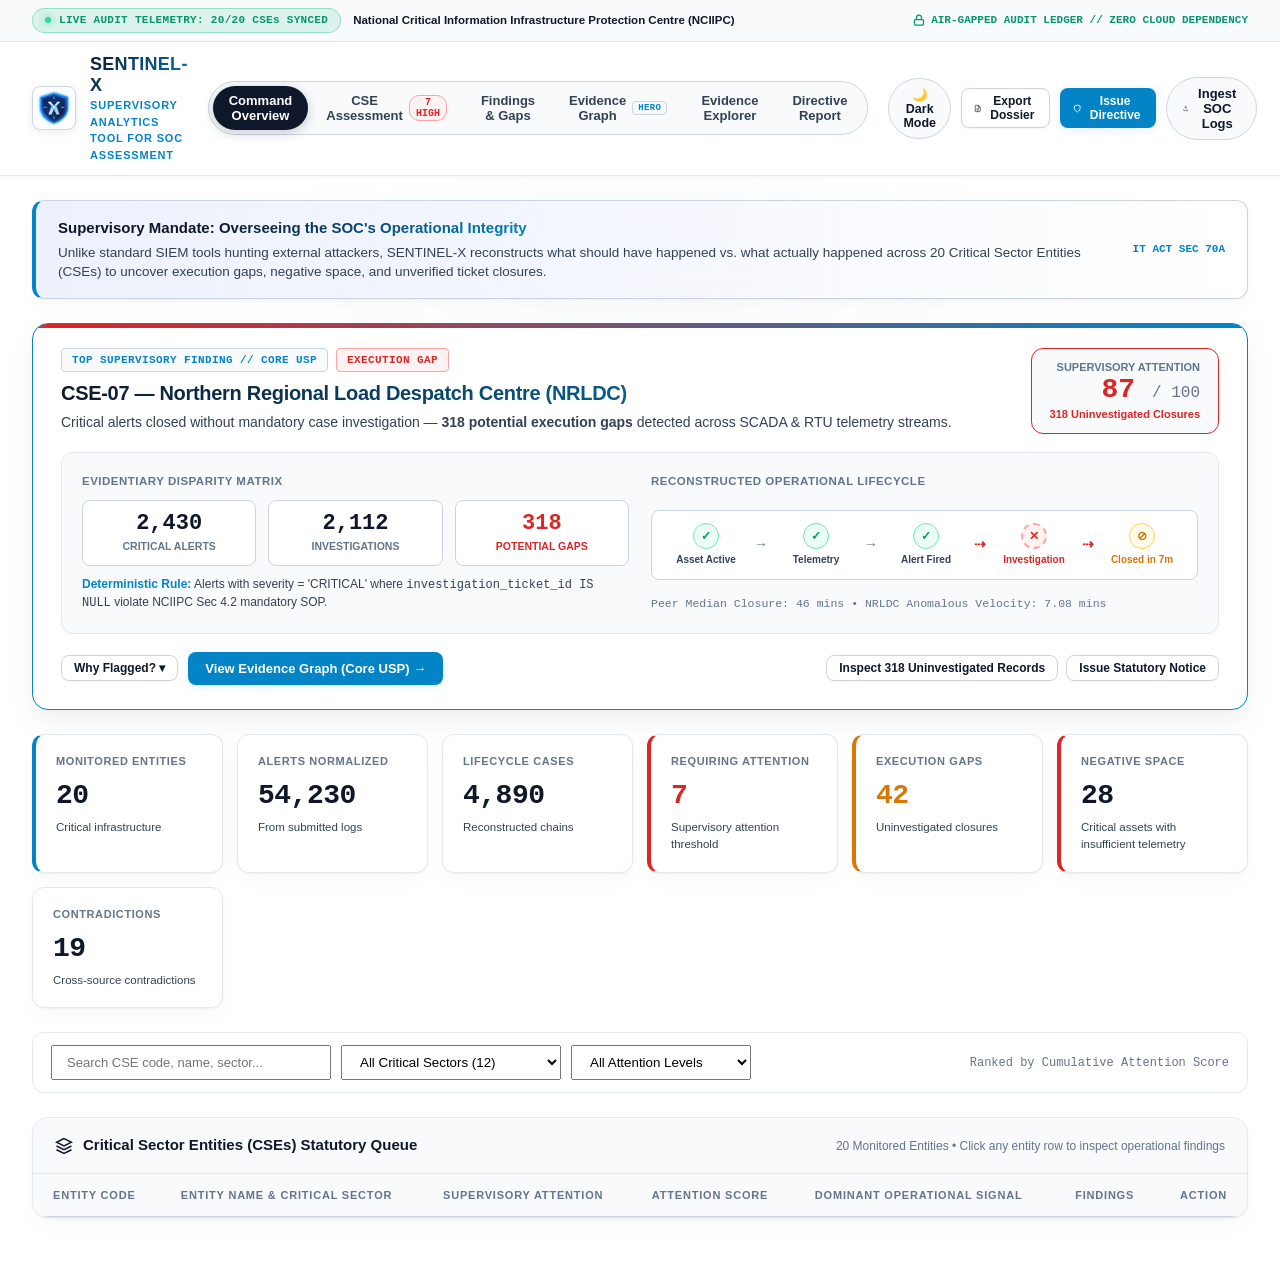
==== public/index.html @ 2e7acf39 "Add public directory for instant CDN static serving and direct API routing to main.py" ====
<!DOCTYPE html>
<html lang="en" data-theme="light">

<head>
  <meta charset="UTF-8">
  <meta name="viewport" content="width=device-width, initial-scale=1.0">
  <title>SENTINEL-X — Supervisory Analytics Tool for SOC Assessment (SAT-SA)</title>
  <link rel="stylesheet" href="/static/css/styles.css?v=7.0">
</head>

<body>

  <!-- Ambient Light Layer -->
  <div class="bg-ambient-layer">
    <div class="ambient-bloom"></div>
  </div>

  <div class="app-shell">

    <!-- Top Statutory Agency Strip -->
    <div class="agency-strip">
      <div class="agency-strip-left">
        <div class="telemetry-live-pill">
          <span class="pulse-indicator" style="width: 6px; height: 6px; background-color: #34D399;"></span>
          <span>LIVE AUDIT TELEMETRY: 20/20 CSEs SYNCED</span>
        </div>
        <span class="statutory-tag">National Critical Information Infrastructure Protection Centre (NCIIPC)</span>
      </div>
      <div class="agency-strip-right">
        <div class="air-gap-pill">
          <svg width="12" height="12" viewBox="0 0 24 24" fill="none" stroke="currentColor" stroke-width="2.5">
            <rect x="3" y="11" width="18" height="11" rx="2" ry="2"></rect>
            <path d="M7 11V7a5 5 0 0 1 10 0v4"></path>
          </svg>
          <span>AIR-GAPPED AUDIT LEDGER // ZERO CLOUD DEPENDENCY</span>
        </div>
      </div>
    </div>

    <!-- Master Header & Navigation -->
    <header class="master-header">

      <!-- Brand Section -->
      <div class="brand-section" onclick="window.App.navigateTo('dashboard')">
        <div class="brand-logo-container">
          <img src="/static/img/sentinel-logo.svg" alt="SENTINEL-X Shield Logo" class="brand-logo-img">
        </div>
        <div class="brand-meta">
          <h1 class="gradient-text-hero">SENTINEL-X</h1>
          <p>Supervisory Analytics Tool for SOC Assessment</p>
        </div>
      </div>

      <!-- Navigation Tabs -->
      <nav class="nav-tabs-group">
        <button class="nav-tab-btn active" data-screen="dashboard" onclick="window.App.navigateTo('dashboard')">
          Command Overview
        </button>

        <button class="nav-tab-btn" data-screen="cse-detail" onclick="window.App.openCse('CSE-07')">
          CSE Assessment
          <span class="nav-tab-badge">7 HIGH</span>
        </button>

        <button class="nav-tab-btn" data-screen="finding-detail" onclick="window.App.openFinding('F-07-01')">
          Findings & Gaps
        </button>

        <button class="nav-tab-btn" data-screen="evidence-graph" onclick="window.App.openGraph('CASE-GRAPH-07-01')">
          Evidence Graph
          <span class="badge badge-tag"
            style="font-size: 9px; color: var(--accent-theme); padding: 1px 5px; font-weight: 800;">HERO</span>
        </button>

        <button class="nav-tab-btn" data-screen="evidence-explorer"
          onclick="window.App.navigateTo('evidence-explorer')">
          Evidence Explorer
        </button>

        <button class="nav-tab-btn" data-screen="reports" onclick="window.App.navigateTo('reports')">
          Directive Report
        </button>
      </nav>

      <!-- Right Action CTAs (High-Value Supervisory Tools) -->
      <div class="header-actions">
        <!-- Theme Toggle Button -->
        <button class="theme-toggle-btn" id="theme-toggle" onclick="window.App.toggleTheme()"
          title="Switch Light/Dark Mode">
          🌙 Dark Mode
        </button>

        <!-- 1-Click Export Dossier -->
        <button class="btn btn-secondary btn-sm" onclick="window.App.navigateTo('reports')"
          title="Generate and export executive supervisory audit dossier">
          <svg width="13" height="13" viewBox="0 0 24 24" fill="none" stroke="currentColor" stroke-width="2">
            <path d="M14 2H6a2 2 0 0 0-2 2v16a2 2 0 0 0 2 2h12a2 2 0 0 0 2-2V8z"></path>
            <polyline points="14 2 14 8 20 8"></polyline>
            <line x1="16" y1="13" x2="8" y2="13"></line>
            <line x1="16" y1="17" x2="8" y2="17"></line>
          </svg>
          Export Dossier
        </button>

        <!-- Issue Statutory Directive -->
        <button class="btn btn-primary btn-sm" onclick="window.App.openDirectiveModal('Confirmed Finding')"
          title="Issue formal statutory directive order under IT Act Section 70A">
          <svg width="13" height="13" viewBox="0 0 24 24" fill="none" stroke="currentColor" stroke-width="2.5">
            <path d="M12 22s8-4 8-10V5l-8-3-8 3v7c0 6 8 10 8 10z"></path>
          </svg>
          Issue Directive
        </button>

        <!-- Ingest Dataset Modal -->
        <button class="btn-upload-ingest" onclick="window.App.openUploadModal()"
          title="Ingest offline SOC telemetry / SIEM logs">
          <svg width="13" height="13" viewBox="0 0 24 24" fill="none" stroke="currentColor" stroke-width="2">
            <path d="M21 15v4a2 2 0 0 1-2 2H5a2 2 0 0 1-2-2v-4"></path>
            <polyline points="17 8 12 3 7 8"></polyline>
            <line x1="12" y1="3" x2="12" y2="15"></line>
          </svg>
          Ingest SOC Logs
        </button>
      </div>

    </header>

    <!-- Main Content Workspace -->
    <main class="content-wrapper">

      <!-- ==================================================================
           SCREEN 1: OVERALL DASHBOARD (COMMAND OVERVIEW)
           ================================================================== -->
      <section class="view-screen active" id="screen-dashboard">

        <!-- Evaluator Context Banner -->
        <div class="evaluator-banner glass-card">
          <div class="evaluator-banner-text">
            <h3>Supervisory Mandate: <span class="gradient-text-hero">Overseeing the SOC's Operational Integrity</span>
            </h3>
            <p>Unlike standard SIEM tools hunting external attackers, SENTINEL-X reconstructs what should have happened
              vs. what actually happened across 20 Critical Sector Entities (CSEs) to uncover execution gaps, negative
              space, and unverified ticket closures.</p>
          </div>
          <div
            style="font-size: 11px; font-family: var(--font-mono); color: var(--accent-theme); white-space: nowrap; font-weight: 800;">
            IT ACT SEC 70A
          </div>
        </div>

        <!-- ================================================================
             TOP SUPERVISORY FINDING HERO SECTION (CORE USP SHOWCASE)
             ================================================================ -->
        <div class="top-finding-hero-card glass-card">
          <div class="top-finding-header">
            <div class="top-finding-title-group">
              <div style="display: flex; align-items: center; gap: 8px; margin-bottom: 6px;">
                <span class="badge badge-tag" style="color: var(--accent-theme); font-weight: 800;">TOP SUPERVISORY
                  FINDING // CORE USP</span>
                <span class="badge badge-high">EXECUTION GAP</span>
              </div>
              <h2 class="gradient-text-hero">
                CSE-07 — Northern Regional Load Despatch Centre (NRLDC)
              </h2>
              <p>
                Critical alerts closed without mandatory case investigation — <strong>318 potential execution
                  gaps</strong> detected across SCADA & RTU telemetry streams.
              </p>
            </div>

            <div class="top-finding-score-pill">
              <div style="font-size: 11px; text-transform: uppercase; color: var(--text-muted); font-weight: 700;">
                Supervisory Attention</div>
              <div class="score-num">87 <span style="font-size: 16px; color: var(--text-muted); font-weight: 500;">/
                  100</span></div>
              <div style="font-size: 11px; color: var(--status-critical); font-weight: 700;">318 Uninvestigated Closures
              </div>
            </div>
          </div>

          <div class="top-finding-body-grid">
            <!-- Left: Evidentiary Disparity Matrix -->
            <div>
              <div
                style="font-size: 11.5px; font-weight: 800; text-transform: uppercase; color: var(--text-muted); letter-spacing: 0.5px;">
                EVIDENTIARY DISPARITY MATRIX
              </div>
              <div class="disparity-kpi-subgrid">
                <div class="disparity-mini-cell">
                  <div class="num">2,430</div>
                  <div class="lbl">Critical Alerts</div>
                </div>
                <div class="disparity-mini-cell">
                  <div class="num">2,112</div>
                  <div class="lbl">Investigations</div>
                </div>
                <div class="disparity-mini-cell">
                  <div class="num alert-red">318</div>
                  <div class="lbl" style="color: var(--status-critical);">Potential Gaps</div>
                </div>
              </div>
              <div style="font-size: 12px; color: var(--text-secondary); margin-top: 10px; line-height: 1.45;">
                <span style="font-weight: 700; color: var(--accent-theme);">Deterministic Rule:</span> Alerts with
                severity = 'CRITICAL' where <code>investigation_ticket_id IS NULL</code> violate NCIIPC Sec 4.2
                mandatory SOP.
              </div>
            </div>

            <!-- Right: Lifecycle Reconstruction Mini-Track -->
            <div class="lifecycle-reconstruction-box">
              <div
                style="font-size: 11.5px; font-weight: 800; text-transform: uppercase; color: var(--text-muted); letter-spacing: 0.5px;">
                RECONSTRUCTED OPERATIONAL LIFECYCLE
              </div>
              <div class="lifecycle-flow-track">
                <div class="flow-step-node">
                  <div class="flow-step-icon ok">✓</div>
                  <span class="flow-step-lbl">Asset Active</span>
                </div>
                <span class="flow-arrow-sep">→</span>
                <div class="flow-step-node">
                  <div class="flow-step-icon ok">✓</div>
                  <span class="flow-step-lbl">Telemetry</span>
                </div>
                <span class="flow-arrow-sep">→</span>
                <div class="flow-step-node">
                  <div class="flow-step-icon ok">✓</div>
                  <span class="flow-step-lbl">Alert Fired</span>
                </div>
                <span class="flow-arrow-sep broken">⇢</span>
                <div class="flow-step-node">
                  <div class="flow-step-icon bypassed">✕</div>
                  <span class="flow-step-lbl" style="color: var(--status-critical);">Investigation</span>
                </div>
                <span class="flow-arrow-sep broken">⇢</span>
                <div class="flow-step-node">
                  <div class="flow-step-icon warn">⊘</div>
                  <span class="flow-step-lbl" style="color: var(--status-warning);">Closed in 7m</span>
                </div>
              </div>
              <div style="font-size: 11.5px; color: var(--text-muted); font-family: var(--font-mono);">
                Peer Median Closure: 46 mins • NRLDC Anomalous Velocity: 7.08 mins
              </div>
            </div>
          </div>

          <!-- Actions -->
          <div class="top-finding-actions-row">
            <div style="display: flex; align-items: center; gap: 10px;">
              <button class="btn btn-secondary btn-sm" id="btn-why-flagged-toggle"
                onclick="window.App.toggleWhyFlaggedDrawer()">
                Why Flagged? ▾
              </button>
              <button class="btn btn-primary" onclick="window.App.openGraph('CASE-GRAPH-07-01')">
                View Evidence Graph (Core USP) →
              </button>
            </div>
            <div style="display: flex; align-items: center; gap: 8px;">
              <button class="btn btn-secondary btn-sm" onclick="window.App.openFinding('F-07-01')">
                Inspect 318 Uninvestigated Records
              </button>
              <button class="btn btn-secondary btn-sm" onclick="window.App.openDirectiveModal('Confirmed Finding')">
                Issue Statutory Notice
              </button>
            </div>
          </div>

          <!-- Why Flagged Accordion Drawer -->
          <div class="top-finding-why-drawer" id="hero-why-drawer">
            <div class="why-drawer-card glass-card">
              <h5>
                <span style="color: var(--status-critical);">●</span> 1. Database Foreign Key Discrepancy
              </h5>
              <p>
                In 318 critical alerts, the foreign key <code>investigation_ticket_id</code> is <code>NULL</code>,
                proving alerts transitioned directly from 'Acknowledged' to 'Closed' without opening mandatory
                investigation cases.
              </p>
            </div>
            <div class="why-drawer-card glass-card">
              <h5>
                <span style="color: var(--status-warning);">●</span> 2. Anomalous Closure Velocity
              </h5>
              <p>
                Average closure duration for Category-A critical grid assets was 7.08 minutes, compared to national peer
                median of 46.2 minutes, indicating superficial SOP bypass.
              </p>
            </div>
            <div class="why-drawer-card glass-card">
              <h5>
                <span style="color: var(--accent-theme);">●</span> 3. Statutory Mandate Breach
              </h5>
              <p>
                NCIIPC Guideline Section 4.2 explicitly mandates evidentiary forensic capture for all SCADA perimeter
                anomalies prior to ticket disposition.
              </p>
            </div>
          </div>
        </div>

        <!-- 7 Core Stat Cards with User-Mandated Labels -->
        <div class="stat-cards-grid">
          <div class="stat-card-box alert-cyan glass-card" onclick="window.App.filterBySector('All')">
            <span class="stat-card-label">Monitored Entities</span>
            <span class="stat-card-number" id="stat-total-cses">20</span>
            <span class="stat-card-subtext">Critical infrastructure</span>
          </div>

          <div class="stat-card-box glass-card" onclick="window.App.navigateTo('evidence-explorer')">
            <span class="stat-card-label">Alerts Normalized</span>
            <span class="stat-card-number" id="stat-total-alerts">54,230</span>
            <span class="stat-card-subtext">From submitted logs</span>
          </div>

          <div class="stat-card-box glass-card" onclick="window.App.openGraph('CASE-GRAPH-07-01')">
            <span class="stat-card-label">Lifecycle Cases</span>
            <span class="stat-card-number" id="stat-total-cases">4,890</span>
            <span class="stat-card-subtext">Reconstructed chains</span>
          </div>

          <div class="stat-card-box alert-red glass-card" onclick="window.App.filterByAttention('High')">
            <span class="stat-card-label">Requiring Attention</span>
            <span class="stat-card-number" style="color: var(--status-critical);" id="stat-attention-cses">7</span>
            <span class="stat-card-subtext">Supervisory attention threshold</span>
          </div>

          <div class="stat-card-box alert-amber glass-card" onclick="window.App.openFinding('F-07-01')">
            <span class="stat-card-label">Execution Gaps</span>
            <span class="stat-card-number" style="color: var(--status-warning);" id="stat-exec-gaps">42</span>
            <span class="stat-card-subtext">Uninvestigated closures</span>
          </div>

          <div class="stat-card-box alert-red glass-card" onclick="window.App.openFinding('F-07-02')">
            <span class="stat-card-label">Negative Space</span>
            <span class="stat-card-number" id="stat-neg-space">28</span>
            <span class="stat-card-subtext">Critical assets with insufficient telemetry</span>
          </div>

          <div class="stat-card-box glass-card" onclick="window.App.openFinding('F-07-03')">
            <span class="stat-card-label">Contradictions</span>
            <span class="stat-card-number" id="stat-contradictions">19</span>
            <span class="stat-card-subtext">Cross-source contradictions</span>
          </div>
        </div>

        <!-- Filter & Search Bar -->
        <div class="glass-card"
          style="display: flex; align-items: center; justify-content: space-between; gap: 14px; background: var(--bg-surface); border: 1px solid var(--border-subtle); padding: 12px 18px; border-radius: var(--radius-md);">
          <div style="display: flex; gap: 10px; flex-wrap: wrap;">
            <input type="text" id="filter-search-input" class="form-control"
              style="width: 280px; padding: 8px 14px; font-size: 13px;" placeholder="Search CSE code, name, sector..."
              oninput="window.App.handleSearch(this.value)">

            <select class="form-select" id="filter-sector-select"
              style="width: 220px; padding: 8px 14px; cursor: pointer;" onchange="window.App.handleFilter()">
              <option value="All">All Critical Sectors (12)</option>
              <option value="Power & Energy Grid">Power & Energy Grid</option>
              <option value="Financial Services & Banking">Financial Services & Banking</option>
              <option value="Telecommunications & Defense">Telecommunications & Defense</option>
              <option value="Transportation & Rail">Transportation & Rail</option>
              <option value="Petroleum & Natural Gas">Petroleum & Natural Gas</option>
              <option value="Civil Aviation">Civil Aviation</option>
              <option value="Atomic Energy & Nuclear">Atomic Energy & Nuclear</option>
              <option value="Maritime & Ports">Maritime & Ports</option>
              <option value="Healthcare & Public Health">Healthcare</option>
            </select>

            <select class="form-select" id="filter-attention-select"
              style="width: 180px; padding: 8px 14px; cursor: pointer;" onchange="window.App.handleFilter()">
              <option value="All">All Attention Levels</option>
              <option value="High">High Attention Only</option>
              <option value="Medium">Medium Attention</option>
              <option value="Low">Low (Compliant Baseline)</option>
            </select>
          </div>

          <div style="font-size: 12px; color: var(--text-muted); font-family: var(--font-mono);">
            Ranked by Cumulative Attention Score
          </div>
        </div>

        <!-- 20 CSE Attention Table -->
        <div class="content-card-shell glass-card">
          <div class="card-topbar">
            <div class="card-topbar-title">
              <svg width="18" height="18" viewBox="0 0 24 24" fill="none" stroke="currentColor" stroke-width="2">
                <path d="M12 2L2 7l10 5 10-5-10-5z"></path>
                <path d="M2 17l10 5 10-5"></path>
                <path d="M2 12l10 5 10-5"></path>
              </svg>
              Critical Sector Entities (CSEs) Statutory Queue
            </div>
            <span class="card-topbar-subtitle">20 Monitored Entities • Click any entity row to inspect operational
              findings</span>
          </div>

          <div class="table-scroll-container">
            <table class="supervisory-table">
              <thead>
                <tr>
                  <th>Entity Code</th>
                  <th>Entity Name & Critical Sector</th>
                  <th>Supervisory Attention</th>
                  <th>Attention Score</th>
                  <th>Dominant Operational Signal</th>
                  <th style="text-align: center;">Findings</th>
                  <th style="text-align: right;">Action</th>
                </tr>
              </thead>
              <tbody id="cses-table-tbody">
                <!-- Populated dynamically via JS -->
              </tbody>
            </table>
          </div>
        </div>

      </section>


      <!-- ==================================================================
           SCREEN 2: CSE DETAIL (CSE-07 NORTHERN POWER GRID)
           ================================================================== -->
      <section class="view-screen" id="screen-cse-detail">

        <!-- CSE Dynamic Switcher Bar -->
        <div class="glass-card"
          style="display: flex; align-items: center; justify-content: space-between; gap: 14px; background: var(--bg-surface); border: 1px solid var(--border-subtle); padding: 12px 20px; border-radius: var(--radius-md);">
          <div style="display: flex; align-items: center; gap: 12px;">
            <button class="btn btn-secondary btn-sm" onclick="window.App.navigateTo('dashboard')">
              ← Back to Command Overview
            </button>
            <span style="font-size: 12px; font-weight: 700; color: var(--text-muted); text-transform: uppercase;">Switch
              Monitored CSE:</span>
            <select class="form-select" id="cse-assessment-selector" style="width: 320px; font-weight: 700;"
              onchange="window.App.openCse(this.value)">
              <!-- Populated dynamically with all 20 CSEs -->
            </select>
          </div>
          <div style="font-size: 12px; font-family: var(--font-mono); color: var(--accent-theme); font-weight: 700;">
            NCIIPC Air-Gapped Supervisory Audit
          </div>
        </div>

        <!-- CSE Hero Box -->
        <div class="cse-hero-box glass-card">
          <div class="cse-meta-info">
            <div style="display: flex; align-items: center; gap: 10px; margin-bottom: 8px;">
              <span class="badge badge-tag" id="cse-view-id">CSE-07</span>
              <span class="badge badge-high" id="cse-view-attention-badge">SUPERVISORY ATTENTION: HIGH</span>
            </div>
            <h2 id="cse-view-name" class="gradient-text-hero">Northern Regional Load Despatch Centre (NRLDC)</h2>
            <p id="cse-view-desc">
              Grid SCADA and RTU audit logs reveal critical alerts closed without mandatory case investigation,
              alongside designated Category-A assets logging zero telemetry despite active monitoring declarations.
            </p>
          </div>

          <div class="score-display-card">
            <div style="font-size: 11px; text-transform: uppercase; color: var(--text-muted); font-weight: 700;">
              SUPERVISORY ATTENTION</div>
            <div class="score-val" id="cse-view-score">87 <span
                style="font-size: 16px; color: var(--text-muted); font-weight: 500;">/ 100</span></div>
            <div style="font-size: 11px; color: var(--text-secondary); line-height: 1.5;" id="cse-view-score-breakdown">
              Execution Gap: +25 | Negative Space: +20 | Contradiction: +18 | Recurring: +14 | Peer: +10
            </div>
            <div style="font-size: 10px; color: var(--accent-theme); margin-top: 4px; font-weight: 700;">Transparent
              Additive Vector</div>
          </div>
        </div>

        <!-- Integrity Breakdown Metric Cards -->
        <div class="stat-cards-grid">
          <div class="stat-card-box alert-red glass-card">
            <span class="stat-card-label">Execution Gaps</span>
            <span class="stat-card-number" id="cse-metric-gaps">17</span>
            <span class="stat-card-subtext">Uninvestigated closures</span>
          </div>

          <div class="stat-card-box alert-red glass-card">
            <span class="stat-card-label">Negative Space</span>
            <span class="stat-card-number" id="cse-metric-neg">9</span>
            <span class="stat-card-subtext">Silent declared assets</span>
          </div>

          <div class="stat-card-box alert-amber glass-card">
            <span class="stat-card-label">Contradictions</span>
            <span class="stat-card-number" id="cse-metric-contradictions">6</span>
            <span class="stat-card-subtext">Post-remediation repeats</span>
          </div>

          <div class="stat-card-box alert-amber glass-card">
            <span class="stat-card-label">Recurring Risks</span>
            <span class="stat-card-number" id="cse-metric-recurring">8</span>
            <span class="stat-card-subtext">Unresolved exposures</span>
          </div>

          <div class="stat-card-box alert-cyan glass-card">
            <span class="stat-card-label">Evidence Coverage</span>
            <span class="stat-card-number" id="cse-metric-coverage">71%</span>
            <span class="stat-card-subtext">Complete workflow compliance</span>
          </div>
        </div>

        <!-- Findings List -->
        <div class="content-card-shell glass-card">
          <div class="card-topbar">
            <div class="card-topbar-title">
              <svg width="18" height="18" viewBox="0 0 24 24" fill="none" stroke="currentColor" stroke-width="2">
                <circle cx="12" cy="12" r="10"></circle>
                <line x1="12" y1="8" x2="12" y2="12"></line>
                <line x1="12" y1="16" x2="12.01" y2="16"></line>
              </svg>
              Operational Integrity Findings
            </div>
            <span class="card-topbar-subtitle">Click any finding to inspect why it was flagged & review source
              evidence</span>
          </div>

          <div class="findings-stack" id="cse-findings-container">
            <!-- Populated via JS -->
          </div>
        </div>

      </section>


      <!-- ==================================================================
           SCREEN 3: FINDING DETAILS (EVIDENTIARY GROUNDS)
           ================================================================== -->
      <section class="view-screen" id="screen-finding-detail">

        <div class="content-card-shell glass-card" style="padding: 24px;">

          <div
            style="display: flex; justify-content: space-between; align-items: flex-start; gap: 20px; flex-wrap: wrap;">
            <div>
              <div style="display: flex; align-items: center; gap: 8px; margin-bottom: 8px;">
                <span class="badge badge-tag" id="finding-view-cse-code">CSE-07 — NRLDC</span>
                <span class="badge badge-tag" id="finding-view-category">Execution Gap</span>
                <span class="badge badge-high" id="finding-view-severity">CRITICAL</span>
              </div>
              <h2 style="font-size: 24px; font-weight: 800; color: var(--text-main);" id="finding-view-title"
                class="gradient-text-hero">
                Critical Alert Investigation Gap
              </h2>
              <p style="font-size: 14.5px; color: var(--text-secondary); margin-top: 6px;"
                id="finding-view-explanation">
                318 critical alerts have no corresponding investigation record in submitted SOC case logs.
              </p>
            </div>

            <div style="display: flex; gap: 10px;">
              <button class="btn btn-primary" onclick="window.App.openGraph('CASE-GRAPH-07-01')">
                VIEW SUPERVISORY EVIDENCE GRAPH →
              </button>
            </div>
          </div>

          <!-- Disparity Metric Bar -->
          <div class="finding-disparity-bar glass-card">
            <div class="disparity-metric-cell">
              <div style="font-size: 11px; text-transform: uppercase; color: var(--text-muted); font-weight: 700;">
                Critical Alerts Generated</div>
              <div class="disparity-cell-num" id="finding-metric-alerts">2,430</div>
            </div>
            <div class="disparity-metric-cell">
              <div style="font-size: 11px; text-transform: uppercase; color: var(--text-muted); font-weight: 700;">
                Investigations Opened</div>
              <div class="disparity-cell-num" id="finding-metric-invs">2,112</div>
            </div>
            <div class="disparity-metric-cell">
              <div style="font-size: 11px; text-transform: uppercase; color: var(--text-muted); font-weight: 700;">
                Potential Execution Gaps</div>
              <div class="disparity-cell-num" style="color: var(--status-critical);" id="finding-metric-gaps">318</div>
            </div>
            <div class="disparity-metric-cell">
              <div style="font-size: 11px; text-transform: uppercase; color: var(--text-muted); font-weight: 700;">
                Statutory Rule Mandate</div>
              <div
                style="font-size: 14px; font-weight: 800; color: var(--accent-theme); font-family: var(--font-mono); margin-top: 6px;"
                id="finding-metric-rule">NCIIPC Sec 4.2</div>
            </div>
          </div>

          <!-- Why Flagged Box -->
          <div class="why-flagged-box glass-card">
            <div
              style="font-size: 12px; font-weight: 800; text-transform: uppercase; color: var(--status-critical); letter-spacing: 0.6px; display: flex; align-items: center; gap: 8px;">
              <svg width="18" height="18" viewBox="0 0 24 24" fill="none" stroke="currentColor" stroke-width="2.5">
                <circle cx="12" cy="12" r="10"></circle>
                <line x1="12" y1="8" x2="12" y2="12"></line>
                <line x1="12" y1="16" x2="12.01" y2="16"></line>
              </svg>
              STATUTORY GROUNDS FOR AUDIT FLAG (UNAMBIGUOUS DATABASE DISCREPANCIES)
            </div>
            <ul class="why-flagged-list" id="finding-reasons-container">
              <!-- Populated via JS -->
            </ul>
          </div>

          <!-- Supporting Records Table -->
          <div class="content-card-shell glass-card" style="margin-bottom: 20px;">
            <div class="card-topbar">
              <div class="card-topbar-title">
                <svg width="16" height="16" viewBox="0 0 24 24" fill="none" stroke="currentColor" stroke-width="2">
                  <path d="M14 2H6a2 2 0 0 0-2 2v16a2 2 0 0 0 2 2h12a2 2 0 0 0 2-2V8z"></path>
                  <polyline points="14 2 14 8 20 8"></polyline>
                </svg>
                Supporting Uninvestigated Records (Sample Log Rows)
              </div>
              <span class="card-topbar-subtitle">Database proof: investigation_id field is NULL</span>
            </div>

            <div class="table-scroll-container">
              <table class="supervisory-table">
                <thead>
                  <tr>
                    <th>Alert ID</th>
                    <th>Severity</th>
                    <th>Closure Status</th>
                    <th>Investigation Ticket</th>
                    <th>Asset & Critical Role</th>
                    <th>Timestamp</th>
                    <th style="text-align: right;">Graph View</th>
                  </tr>
                </thead>
                <tbody id="finding-records-tbody">
                  <!-- Populated via JS -->
                </tbody>
              </table>
            </div>
          </div>

          <!-- Human-in-the-Loop Review Box -->
          <div class="glass-card"
            style="background: var(--bg-surface-elevated); border: 1px solid var(--border-medium); border-radius: var(--radius-md); padding: 20px;">
            <div
              style="font-size: 12px; font-weight: 700; text-transform: uppercase; color: var(--text-secondary); margin-bottom: 10px;">
              HUMAN-IN-THE-LOOP: POTENTIAL OPERATIONAL EXPLANATIONS
            </div>
            <div style="display: flex; flex-wrap: wrap; gap: 8px; margin-bottom: 16px;" id="finding-explanations-tags">
              <!-- Tags via JS -->
            </div>

            <div
              style="border-top: 1px solid var(--border-subtle); padding-top: 14px; display: flex; align-items: center; justify-content: space-between; flex-wrap: wrap; gap: 12px;">
              <div style="font-size: 12px; color: var(--text-muted);">
                Supervisor Directive: SENTINEL-X equips the human supervisor with complete evidence. The supervisor
                issues the statutory disposition.
              </div>
              <div style="display: flex; gap: 10px; flex-wrap: wrap;">
                <button class="btn btn-primary btn-sm" onclick="window.App.openDirectiveModal('Confirmed Finding')">
                  Confirm Statutory Violation (Issue Notice)
                </button>
                <button class="btn btn-secondary btn-sm" onclick="window.App.openDirectiveModal('Under Clarification')">
                  Request Entity Clarification
                </button>
                <button class="btn btn-secondary btn-sm" onclick="window.App.openDirectiveModal('False Positive')">
                  Record Exception
                </button>
              </div>
            </div>
          </div>

        </div>

      </section>


      <!-- ==================================================================
           SCREEN 4: SUPERVISORY EVIDENCE GRAPH (HERO FEATURE)
           ================================================================== -->
      <section class="view-screen" id="screen-evidence-graph">

        <!-- Case Switcher Toolbar -->
        <div class="graph-toolbar-row glass-card">
          <div style="display: flex; align-items: center; gap: 12px; flex-wrap: wrap;">
            <span style="font-size: 11px; text-transform: uppercase; font-weight: 700; color: var(--text-muted);">SELECT
              AUDIT CASE:</span>
            <div class="case-select-btns">
              <button class="case-btn active" data-case="CASE-GRAPH-07-01"
                onclick="window.EvidenceGraph.loadCase('CASE-GRAPH-07-01')">
                Alert A-10231 (Execution Gap: Missing Investigation)
              </button>
              <button class="case-btn" data-case="CASE-GRAPH-07-02"
                onclick="window.EvidenceGraph.loadCase('CASE-GRAPH-07-02')">
                Asset TEL-8812 (Negative Space: Zero Telemetry)
              </button>
              <button class="case-btn" data-case="CASE-GRAPH-07-03"
                onclick="window.EvidenceGraph.loadCase('CASE-GRAPH-07-03')">
                Case A-10891 (Contradiction: Post-Remediation Repeat)
              </button>
              <button class="case-btn" data-case="CASE-GRAPH-01-01"
                onclick="window.EvidenceGraph.loadCase('CASE-GRAPH-01-01')">
                Case A-99014 (Baseline Compliant Chain)
              </button>
            </div>
          </div>

          <div style="font-size: 11px; color: var(--text-muted); font-family: var(--font-mono);">
            <span style="color: var(--status-success); font-weight: 700;">● Verified</span> &nbsp;|&nbsp;
            <span style="color: var(--status-critical); font-weight: 700;">● Missing Step</span> &nbsp;|&nbsp;
            <span style="color: var(--status-warning); font-weight: 700;">● Bypassed SOP</span>
          </div>
        </div>

        <!-- Scenario Summary -->
        <div class="glass-card"
          style="background: var(--bg-surface); border: 1px solid var(--border-subtle); padding: 12px 18px; border-radius: var(--radius-sm); font-size: 13.5px; color: var(--text-main);"
          id="graph-scenario-summary">
          Reconstructing operational evidence lifecycle chain...
        </div>

        <!-- Split View: Canvas + Inspector Drawer -->
        <div class="graph-viewport-split">

          <!-- Graph Flow Canvas -->
          <div class="graph-canvas-area glass-card">
            <div class="track-flow" id="graph-track-nodes">
              <!-- Dynamically populated via evidence_graph.js -->
            </div>
          </div>

          <!-- Node Inspector Drawer -->
          <div class="inspector-drawer glass-card">
            <div
              style="border-bottom: 1px solid var(--border-subtle); padding-bottom: 10px; display: flex; justify-content: space-between; align-items: center;">
              <h4 style="font-size: 14px; font-weight: 700; color: var(--text-main);">Workflow Stage Details</h4>
              <span class="badge badge-tag" style="font-size: 9px;">PROVENANCE</span>
            </div>

            <div id="inspector-drawer-content">
              <p style="color: var(--text-muted); font-size: 13px;">Click any lifecycle node in the graph to view
                technical details, timestamps, and foreign key verification.</p>
            </div>
          </div>

        </div>

      </section>


      <!-- ==================================================================
           SCREEN 5: EVIDENCE EXPLORER (SOURCE LOGS)
           ================================================================== -->
      <section class="view-screen" id="screen-evidence-explorer">

        <div class="content-card-shell glass-card">
          <div class="card-topbar">
            <div>
              <div class="card-topbar-title">
                <svg width="18" height="18" viewBox="0 0 24 24" fill="none" stroke="currentColor" stroke-width="2">
                  <path d="M14 2H6a2 2 0 0 0-2 2v16a2 2 0 0 0 2 2h12a2 2 0 0 0 2-2V8z"></path>
                  <polyline points="14 2 14 8 20 8"></polyline>
                </svg>
                Underlying Source Records & Provenance Verification
              </div>
              <div class="card-topbar-subtitle" style="margin-top: 4px;">
                Demonstrates that SENTINEL-X does not compute random scores — every finding is backed by source logs and
                database foreign keys
              </div>
            </div>
          </div>

          <div class="table-scroll-container">
            <table class="supervisory-table">
              <thead>
                <tr>
                  <th>Record ID</th>
                  <th>Alert ID</th>
                  <th>Asset ID</th>
                  <th>CSE Code</th>
                  <th>Severity</th>
                  <th>Category / Description</th>
                  <th>Investigation Status</th>
                  <th>Audit Discrepancy</th>
                  <th style="text-align: right;">Graph View</th>
                </tr>
              </thead>
              <tbody id="explorer-records-tbody">
                <!-- Populated via JS -->
              </tbody>
            </table>
          </div>
        </div>

      </section>


      <!-- ==================================================================
           SCREEN 6: OFFICIAL NCIIPC DIRECTIVE REPORT
           ================================================================== -->
      <section class="view-screen" id="screen-reports">

        <div
          style="display: flex; align-items: center; justify-content: space-between; gap: 12px; margin-bottom: 12px;">
          <div style="display: flex; align-items: center; gap: 10px;">
            <span style="font-size: 12px; font-weight: 700; color: var(--text-muted); text-transform: uppercase;">Entity
              Directive Report:</span>
            <select class="form-select" id="report-cse-selector" style="width: 320px; font-weight: 700;"
              onchange="window.App.loadReportView(this.value)">
              <!-- Populated dynamically with all 20 CSEs -->
            </select>
          </div>

          <button class="btn btn-primary" onclick="window.print()">
            <svg width="14" height="14" viewBox="0 0 24 24" fill="none" stroke="currentColor" stroke-width="2">
              <polyline points="6 9 6 2 18 2 18 9"></polyline>
              <path d="M6 18H4a2 2 0 0 1-2-2v-5a2 2 0 0 1 2-2h16a2 2 0 0 1 2 2v5a2 2 0 0 1-2 2h-2"></path>
              <rect x="6" y="14" width="12" height="8"></rect>
            </svg>
            Print / Save Directive Briefing PDF
          </button>
        </div>

        <div
          style="background: #FFFFFF; color: #0F172A; border-radius: var(--radius-md); padding: 40px; max-width: 900px; margin: 0 auto; box-shadow: 0 10px 40px rgba(0,0,0,0.15); border: 1px solid #CBD5E1;">
          <div
            style="border-bottom: 2px solid #0F172A; padding-bottom: 16px; margin-bottom: 24px; display: flex; justify-content: space-between; align-items: flex-end;">
            <div>
              <h4
                style="font-size: 11px; letter-spacing: 1.5px; text-transform: uppercase; color: #475569; font-weight: 800;">
                NATIONAL CRITICAL INFORMATION INFRASTRUCTURE PROTECTION CENTRE (NCIIPC)
              </h4>
              <h2 style="font-size: 22px; font-weight: 900; margin-top: 4px; color: #0F172A;">SUPERVISORY SOC AUDIT
                DIRECTIVE</h2>
              <div style="font-size: 12px; color: #64748B; margin-top: 2px;" id="report-view-classification-bar">
                Issued under Information Technology Act Section 70A • Mandate 2026/Q3
              </div>
            </div>
            <div style="text-align: right;">
              <div
                style="font-size: 10px; font-weight: 800; background: #DC2626; color: #FFFFFF; padding: 3px 8px; border-radius: 4px;">
                CONFIDENTIAL // NCIIPC DIRECTIVE</div>
              <div style="font-size: 11px; margin-top: 4px; font-family: monospace; color: #334155;"
                id="report-view-date">04 Oct 2026 14:15 IST</div>
            </div>
          </div>

          <div
            style="display: grid; grid-template-columns: 2fr 1fr; gap: 20px; margin-bottom: 24px; padding-bottom: 16px; border-bottom: 1px solid #E2E8F0;">
            <div>
              <div style="font-size: 11px; text-transform: uppercase; color: #64748B; font-weight: 700;">Audited Entity
              </div>
              <h3 style="font-size: 17px; font-weight: 800; color: #0F172A;" id="report-view-cse-title">CSE-07 —
                Northern Regional Load Despatch Centre (NRLDC)</h3>
              <p style="font-size: 12px; color: #475569; margin-top: 4px;" id="report-view-cse-sector">Sector: Power &
                Energy Grid Infrastructure</p>
            </div>
            <div style="text-align: right;">
              <div style="font-size: 11px; text-transform: uppercase; color: #64748B; font-weight: 700;">Supervisory
                Attention Score</div>
              <div style="font-size: 32px; font-weight: 900; color: #DC2626;" id="report-view-score">87 / 100</div>
            </div>
          </div>

          <div style="margin-bottom: 24px;">
            <h4
              style="font-size: 13px; text-transform: uppercase; margin-bottom: 8px; color: #0F172A; font-weight: 800;">
              Supervisory Findings Summary</h4>
            <table class="supervisory-table" style="color: #0F172A; width: 100%;">
              <thead>
                <tr style="background: #F1F5F9;">
                  <th style="color: #0F172A;">Ref</th>
                  <th style="color: #0F172A;">Finding Description</th>
                  <th style="color: #0F172A;">Category</th>
                  <th style="color: #0F172A;">Severity</th>
                  <th style="color: #0F172A;">Evidence Basis</th>
                </tr>
              </thead>
              <tbody id="report-table-tbody" style="color: #1E293B;">
                <!-- Populated via JS -->
              </tbody>
            </table>
          </div>

          <div style="background: #F1F5F9; border-left: 4px solid #DC2626; padding: 14px 18px; border-radius: 4px;">
            <h4 style="font-size: 12px; text-transform: uppercase; color: #0F172A; font-weight: 800;">Regulatory
              Directive:</h4>
            <p style="font-size: 13px; color: #1E293B; margin-top: 4px;" id="report-view-directive-text">
              Initiate Category-A formal compliance review regarding uninvestigated critical alerts and telemetry blind
              spots within 14 calendar days.
            </p>
          </div>
        </div>

      </section>

    </main>

  </div>

  <!-- ====================================================================
       MODAL 1: UPLOAD / INGEST SOC DATASET
       ==================================================================== -->
  <div class="modal-backdrop" id="upload-modal">
    <div class="modal-container glass-card">
      <div
        style="display: flex; justify-content: space-between; align-items: center; border-bottom: 1px solid var(--border-subtle); padding-bottom: 12px;">
        <h3 style="font-size: 16px; font-weight: 800; color: var(--text-main);">Ingest SOC Alert / Telemetry Dataset
        </h3>
        <button class="btn btn-secondary btn-sm" onclick="window.App.closeUploadModal()">✕</button>
      </div>

      <p style="font-size: 12.5px; color: var(--text-secondary);">
        Upload offline CSV/JSON exports from CSE SIEM or ticketing databases. SENTINEL-X reconciles mandatory SOP
        lifecycles and reconstructs the audit evidence graph.
      </p>

      <!-- One-Click Sample Ingestion Button -->
      <div
        style="background: var(--bg-surface-elevated); border: 1.5px solid var(--accent-theme); border-radius: var(--radius-md); padding: 16px; display: flex; align-items: center; justify-content: space-between; gap: 14px;">
        <div>
          <div style="font-weight: 800; font-size: 13.5px; color: var(--text-main);">Evaluator 1-Click Sample Dataset
          </div>
          <div style="font-size: 11.5px; color: var(--text-muted); margin-top: 2px;">Load 1,420 simulated SOC telemetry
            events across 20 CSEs</div>
        </div>
        <button class="btn btn-primary btn-sm" onclick="window.App.loadSampleData()">
          ⚡ Load & Reconcile Sample Data
        </button>
      </div>

      <!-- File Upload Dropzone -->
      <div
        style="border: 2px dashed var(--border-medium); border-radius: var(--radius-md); padding: 28px 20px; text-align: center; cursor: pointer; transition: all 0.2s;"
        onclick="document.getElementById('file-upload-input').click()">
        <svg width="36" height="36" viewBox="0 0 24 24" fill="none" stroke="currentColor" stroke-width="1.5"
          style="margin-bottom: 8px; color: var(--accent-theme);">
          <path d="M21 15v4a2 2 0 0 1-2 2H5a2 2 0 0 1-2-2v-4"></path>
          <polyline points="17 8 12 3 7 8"></polyline>
          <line x1="12" y1="3" x2="12" y2="15"></line>
        </svg>
        <div style="font-weight: 700; color: var(--text-main); font-size: 13.5px;">Click to select SOC export file (.csv
          / .json)</div>
        <div style="font-size: 11px; color: var(--text-muted); margin-top: 4px;">Supports Elastic, Splunk, Sentinel &
          Custom CSE schemas</div>
        <input type="file" id="file-upload-input" style="display: none;"
          onchange="window.App.handleFileUpload(this.files[0])">
      </div>

      <div id="upload-status-msg"
        style="font-size: 12.5px; color: var(--accent-theme); text-align: center; min-height: 20px; font-weight: 600;">
      </div>

      <div style="display: flex; justify-content: flex-end; gap: 8px;">
        <button class="btn btn-secondary" onclick="window.App.closeUploadModal()">Close</button>
      </div>
    </div>
  </div>


  <!-- ====================================================================
       MODAL 2: SUPERVISOR DIRECTIVE DECISION MODAL
       ==================================================================== -->
  <div class="modal-backdrop" id="directive-modal">
    <div class="modal-container glass-card">
      <div
        style="display: flex; justify-content: space-between; align-items: center; border-bottom: 1px solid var(--border-subtle); padding-bottom: 12px;">
        <div style="display: flex; align-items: center; gap: 8px;">
          <span class="badge badge-high" id="modal-directive-badge">STATUTORY ACTION</span>
          <h3 style="font-size: 16px; font-weight: 800; color: var(--text-main);">Issue Supervisory Directive Order</h3>
        </div>
        <button class="btn btn-secondary btn-sm" onclick="window.App.closeDirectiveModal()">✕</button>
      </div>

      <div style="display: grid; grid-template-columns: 1fr 1fr; gap: 12px;">
        <div class="form-group">
          <label class="form-label">Target Critical Sector Entity</label>
          <input type="text" class="form-control" id="modal-directive-cse" readonly value="CSE-07 — NRLDC">
        </div>
        <div class="form-group">
          <label class="form-label">Statutory Notice Reference</label>
          <input type="text" class="form-control" id="modal-directive-ref" readonly value="DIR-2026-NCIIPC-70A-091">
        </div>
      </div>

      <div class="form-group">
        <label class="form-label">Supervisory Finding & Grounds</label>
        <input type="text" class="form-control" id="modal-directive-title" readonly
          value="F-07-01: Critical Alert Investigation Gap (318 Records)">
      </div>

      <div class="form-group">
        <label class="form-label">Directive Disposition Order</label>
        <select class="form-select" id="modal-directive-action-type">
          <option value="Confirmed Finding">Formal Statutory Violation Notice (Sec 70A Mandatory Compliance)</option>
          <option value="Under Clarification">Official Clarification Request (14-Day Response Mandate)</option>
          <option value="False Positive">Record Validated Operational Exception (Audit Dossier Archived)</option>
        </select>
      </div>

      <div class="form-group">
        <label class="form-label">Supervisor Mandate Directives & Remediation Requirements</label>
        <textarea class="form-textarea" id="modal-directive-notes" rows="3"
          placeholder="Enter explicit regulatory instructions for the entity CISO / SOC Director...">Formal notice issued under IT Act Sec 70A. The entity must submit forensic audit trail and explain root cause for 318 uninvestigated critical alert closures within 14 calendar days.</textarea>
      </div>

      <div class="form-group">
        <label class="form-label">Statutory Compliance Deadline</label>
        <select class="form-select" id="modal-directive-deadline">
          <option value="7">7 Calendar Days (Critical Grid Urgency)</option>
          <option value="14" selected>14 Calendar Days (Standard NCIIPC Mandate)</option>
          <option value="30">30 Calendar Days (Structural Audit Review)</option>
        </select>
      </div>

      <div
        style="display: flex; justify-content: flex-end; gap: 10px; border-top: 1px solid var(--border-subtle); padding-top: 14px;">
        <button class="btn btn-secondary" onclick="window.App.closeDirectiveModal()">Cancel</button>
        <button class="btn btn-primary" onclick="window.App.submitDirective()">
          Sign & Dispatch Directive Order ➔
        </button>
      </div>
    </div>
  </div>


  <!-- ====================================================================
       MODAL 3: RAW DATABASE RECORD & SQL RECONCILIATION PROOF (Point 10)
       ==================================================================== -->
  <div class="modal-backdrop" id="raw-record-modal">
    <div class="modal-container glass-card" style="max-width: 780px;">
      <div
        style="display: flex; justify-content: space-between; align-items: center; border-bottom: 1px solid var(--border-subtle); padding-bottom: 12px;">
        <div style="display: flex; align-items: center; gap: 8px;">
          <span class="badge badge-low"
            style="background: rgba(14, 165, 233, 0.2); color: var(--accent-theme); border: 1px solid rgba(14, 165, 233, 0.4); font-weight: 800;">SQL
            PROOF</span>
          <h3 style="font-size: 16px; font-weight: 800; color: var(--text-main);" id="raw-record-modal-title">Raw Source
            Record & Join Reconciliation</h3>
        </div>
        <button class="btn btn-secondary btn-sm" onclick="window.App.closeRawRecordModal()">✕</button>
      </div>

      <p style="font-size: 12.5px; color: var(--text-secondary); margin-top: 6px;">
        Unedited database row extracted directly from the SIEM alert ingress table and correlated against the
        investigation case store. Demonstrates zero machine learning hallucination: the foreign key is physically
        missing.
      </p>

      <div style="display: grid; grid-template-columns: 1fr 1fr; gap: 12px; margin-top: 10px;">
        <div
          style="background: var(--bg-surface-elevated); padding: 10px 14px; border-radius: var(--radius-sm); border: 1px solid var(--border-subtle);">
          <div style="font-size: 10px; font-weight: 800; color: var(--text-muted); text-transform: uppercase;">Primary
            Key & Source</div>
          <div
            style="font-size: 13px; font-weight: 700; color: var(--accent-cyan); font-family: var(--font-mono); margin-top: 2px;"
            id="raw-modal-alert-id">A-10231</div>
          <div style="font-size: 11px; color: var(--text-muted);">Source Table: <code>soc_alerts</code></div>
        </div>
        <div
          style="background: var(--bg-surface-elevated); padding: 10px 14px; border-radius: var(--radius-sm); border: 1px solid var(--border-subtle);">
          <div style="font-size: 10px; font-weight: 800; color: var(--text-muted); text-transform: uppercase;">Foreign
            Key Relationship</div>
          <div
            style="font-size: 13px; font-weight: 700; color: var(--status-critical); font-family: var(--font-mono); margin-top: 2px;"
            id="raw-modal-investigation-fk">investigation_ticket_id: NULL</div>
          <div style="font-size: 11px; color: var(--text-muted);">Cross-Ref: <code>investigation_cases</code> (NO MATCH)
          </div>
        </div>
      </div>

      <!-- SQL Join Reconciliation Box -->
      <div style="margin-top: 14px;">
        <div
          style="font-size: 11px; font-weight: 800; text-transform: uppercase; color: var(--accent-theme-light); letter-spacing: 0.5px; margin-bottom: 6px;">
          CROSS-SOURCE DATABASE RECONCILIATION QUERY
        </div>
        <pre class="sql-code-block" id="raw-modal-sql">SELECT 
    a.alert_id, 
    a.asset_id, 
    a.severity, 
    a.created_at, 
    a.status,
    i.case_id, 
    i.investigator_id, 
    i.triage_notes
FROM soc_alerts a
LEFT JOIN investigation_cases i 
    ON a.alert_id = i.alert_id
WHERE a.alert_id = 'A-10231';

-- Result: 1 row returned.
-- a.alert_id = 'A-10231', i.case_id = NULL, i.investigator_id = NULL
-- Provenance: Foreign-Key execution gap confirmed.</pre>
      </div>

      <!-- JSON Raw Record Content -->
      <div style="margin-top: 14px;">
        <div
          style="font-size: 11px; font-weight: 800; text-transform: uppercase; color: var(--text-muted); letter-spacing: 0.5px; margin-bottom: 6px;">
          RAW INGESTED JSON PAYLOAD
        </div>
        <pre class="json-code-block" id="raw-modal-json">{
  "alert_id": "A-10231",
  "asset_id": "SERVER-17",
  "asset_name": "EMS-SCADA Front End Processor 01",
  "cse_code": "CSE-07",
  "severity": "CRITICAL",
  "status": "CLOSED",
  "investigation_ticket_id": null,
  "created_at": "2026-10-04T14:32:10+05:30",
  "acknowledged_at": "2026-10-04T14:35:12+05:30",
  "closed_at": "2026-10-04T14:39:12+05:30",
  "closure_reason": "Automated routine disposition",
  "expected_action": "Forensic host check + process tree + netstat",
  "actual_action": "No SIEM/EDR investigation query found"
}</pre>
      </div>

      <div
        style="display: flex; justify-content: flex-end; gap: 10px; border-top: 1px solid var(--border-subtle); padding-top: 14px; margin-top: 14px;">
        <button class="btn btn-secondary" onclick="window.App.closeRawRecordModal()">Close Record View</button>
      </div>
    </div>
  </div>


  <!-- SCRIPTS -->
  <script src="/static/js/evidence_graph.js?v=7.0"></script>
  <script src="/static/js/app.js?v=7.0"></script>

</body>

</html>
---- static/css/styles.css ----
/* ==========================================================================
   SENTINEL-X — National Cyber Supervisory Command Console
   Official NCIIPC Supervisory Analytics Platform for SOC Assessment (SAT-SA)
   SIH Problem Statement Prototype
   Dual-Theme System: Light Mode (Default) + Dark Mode Toggle
   ========================================================================== */

:root,
[data-theme="light"] {
  --bg-base: #FFFFFF;
  --bg-surface: #FFFFFF;
  --bg-surface-elevated: #F8FAFC;
  --bg-surface-hover: #F1F5F9;
  --bg-glass: rgba(255, 255, 255, 0.98);

  --border-subtle: #E2E8F0;
  --border-medium: #CBD5E1;
  --border-bright: #94A3B8;
  --border-glass: rgba(15, 23, 42, 0.06);

  --text-main: #0F172A;
  --text-secondary: #334155;
  --text-muted: #64748B;
  --text-accent: #0284C7;

  --agency-strip-bg: #F8FAFC;
  --agency-strip-border: #E2E8F0;
  --agency-strip-text: #475569;
  --agency-strip-tag: #0F172A;

  --accent-theme: #0284C7;
  /* Royal Teal Blue */
  --accent-theme-light: #38BDF8;
  --accent-theme-hover: #0369A1;
  --accent-secondary: #10B981;
  /* Emerald Mint */
  --accent-theme-glow: rgba(2, 132, 199, 0.12);
  --accent-cyan: #0284C7;
  --accent-cyan-glow: rgba(2, 132, 199, 0.10);
  --gradient-start: #0F172A;
  --gradient-end: #0284C7;

  --status-critical: #DC2626;
  --status-critical-bg: #FEF2F2;
  --status-critical-border: #FCA5A5;

  --status-warning: #D97706;
  --status-warning-bg: #FFFBEB;
  --status-warning-border: #FCD34D;

  --status-success: #059669;
  --status-success-bg: #ECFDF5;
  --status-success-border: #6EE7B7;

  --card-shadow: 0 1px 3px rgba(0, 0, 0, 0.05), 0 8px 24px -4px rgba(15, 23, 42, 0.04);
  --card-shadow-hover: 0 12px 32px -4px rgba(15, 23, 42, 0.08), 0 4px 6px -2px rgba(15, 23, 42, 0.03);

  --radius-xs: 4px;
  --radius-sm: 8px;
  --radius-md: 12px;
  --radius-lg: 16px;
  --radius-xl: 20px;
  --radius-pill: 9999px;

  --font-sans: 'Inter', -apple-system, BlinkMacSystemFont, 'Segoe UI', Roboto, sans-serif;
  --font-mono: 'JetBrains Mono', 'SF Mono', Consolas, monospace;
}

[data-theme="dark"] {
  --bg-base: #0B0F19;
  --bg-surface: #111827;
  --bg-surface-elevated: #1F2937;
  --bg-surface-hover: #2D3748;
  --bg-glass: rgba(17, 24, 39, 0.92);

  --border-subtle: #1F2937;
  --border-medium: #374151;
  --border-bright: #4B5563;
  --border-glass: rgba(255, 255, 255, 0.08);

  --text-main: #F8FAFC;
  --text-secondary: #CBD5E1;
  --text-muted: #94A3B8;
  --text-accent: #60A5FA;

  --agency-strip-bg: #0F172A;
  --agency-strip-border: rgba(255, 255, 255, 0.08);
  --agency-strip-text: #94A3B8;
  --agency-strip-tag: #E2E8F0;

  --accent-theme: #00F5D4;
  /* Electric Cyan */
  --accent-theme-light: #5EFCE8;
  --accent-theme-hover: #00D4B8;
  --accent-secondary: #A020F0;
  /* Neon Purple */
  --accent-theme-glow: rgba(0, 245, 212, 0.40);
  --accent-cyan: #00F5D4;
  --accent-cyan-glow: rgba(0, 245, 212, 0.35);
  --gradient-start: #00F5D4;
  --gradient-end: #A020F0;

  --status-critical: #EF4444;
  --status-critical-bg: rgba(239, 68, 68, 0.15);
  --status-critical-border: rgba(239, 68, 68, 0.4);

  --status-warning: #F59E0B;
  --status-warning-bg: rgba(245, 158, 11, 0.15);
  --status-warning-border: rgba(245, 158, 11, 0.4);

  --status-success: #10B981;
  --status-success-bg: rgba(16, 185, 129, 0.15);
  --status-success-border: rgba(16, 185, 129, 0.4);

  --card-shadow: 0 4px 20px rgba(0, 0, 0, 0.45);
  --card-shadow-hover: 0 10px 30px rgba(59, 130, 246, 0.25);
}

* {
  margin: 0;
  padding: 0;
  box-sizing: border-box;
}

body {
  background-color: var(--bg-base);
  color: var(--text-main);
  font-family: var(--font-sans);
  font-size: 14px;
  line-height: 1.5;
  min-height: 100vh;
  overflow-x: hidden;
  -webkit-font-smoothing: antialiased;
  transition: background-color 0.25s ease, color 0.25s ease;
}

/* Custom Scrollbars */
::-webkit-scrollbar {
  width: 6px;
  height: 6px;
}

::-webkit-scrollbar-track {
  background: var(--bg-base);
}

::-webkit-scrollbar-thumb {
  background: var(--border-medium);
  border-radius: 3px;
}

::-webkit-scrollbar-thumb:hover {
  background: var(--border-bright);
}

/* Ambient Regulatory Aura */
.bg-ambient-layer {
  position: fixed;
  top: 0;
  left: 0;
  right: 0;
  bottom: 0;
  pointer-events: none;
  z-index: 0;
  overflow: hidden;
}

.ambient-bloom {
  position: absolute;
  top: 0;
  left: 50%;
  transform: translateX(-50%);
  width: 1000px;
  height: 380px;
  background: radial-gradient(circle, var(--accent-theme-glow) 0%, transparent 70%);
  filter: blur(80px);
  opacity: 0.2;
}

[data-theme="dark"] .ambient-bloom {
  opacity: 0.8;
}

/* Master Layout */
.app-shell {
  position: relative;
  z-index: 1;
  display: flex;
  flex-direction: column;
  min-height: 100vh;
}

/* Top Agency Strip */
.agency-strip {
  background: var(--agency-strip-bg);
  border-bottom: 1px solid var(--agency-strip-border);
  padding: 8px 32px;
  display: flex;
  align-items: center;
  justify-content: space-between;
  font-size: 11.5px;
  color: var(--agency-strip-text);
  transition: all 0.25s ease;
}

.agency-strip-left {
  display: flex;
  align-items: center;
  gap: 12px;
  flex-wrap: wrap;
}

.telemetry-live-pill {
  display: inline-flex;
  align-items: center;
  gap: 8px;
  background: rgba(16, 185, 129, 0.12);
  border: 1px solid rgba(16, 185, 129, 0.35);
  color: #059669;
  padding: 3px 12px;
  border-radius: var(--radius-pill);
  font-size: 11px;
  font-weight: 700;
  font-family: var(--font-mono);
  letter-spacing: 0.3px;
}

[data-theme="dark"] .telemetry-live-pill {
  color: #34D399;
}

.statutory-tag {
  color: var(--agency-strip-tag);
  font-weight: 700;
}

.agency-strip-right {
  display: flex;
  align-items: center;
  gap: 16px;
  flex-wrap: wrap;
}

.air-gap-pill {
  display: inline-flex;
  align-items: center;
  gap: 6px;
  color: #059669;
  font-weight: 700;
  font-family: var(--font-mono);
  font-size: 11px;
}

[data-theme="dark"] .air-gap-pill {
  color: #34D399;
}

.pulse-indicator {
  width: 7px;
  height: 7px;
  border-radius: 50%;
  background-color: #34D399;
  box-shadow: 0 0 8px #34D399;
  animation: pulse-aura 2s infinite;
}

@keyframes pulse-aura {
  0% {
    transform: scale(0.95);
    opacity: 0.8;
  }

  50% {
    transform: scale(1.2);
    opacity: 1;
  }

  100% {
    transform: scale(0.95);
    opacity: 0.8;
  }
}

/* Master Header & Navigation */
.master-header {
  position: sticky;
  top: 0;
  z-index: 40;
  background: var(--bg-glass);
  border-bottom: 1px solid var(--border-subtle);
  backdrop-filter: blur(16px);
  -webkit-backdrop-filter: blur(16px);
  padding: 12px 32px;
  display: flex;
  align-items: center;
  justify-content: space-between;
  gap: 20px;
  box-shadow: 0 1px 4px rgba(0, 0, 0, 0.04);
}

.brand-section {
  display: flex;
  align-items: center;
  gap: 14px;
  cursor: pointer;
}

.brand-logo-container {
  width: 44px;
  height: 44px;
  border-radius: var(--radius-sm);
  display: flex;
  align-items: center;
  justify-content: center;
  background: #FFFFFF;
  border: 1px solid var(--border-medium);
  box-shadow: 0 2px 8px rgba(15, 23, 42, 0.08);
  padding: 4px;
  transition: transform 0.2s cubic-bezier(0.16, 1, 0.3, 1), box-shadow 0.2s ease;
  flex-shrink: 0;
}

[data-theme="dark"] .brand-logo-container {
  background: #111827;
  border-color: #374151;
  box-shadow: 0 4px 14px rgba(0, 0, 0, 0.5);
}

.brand-logo-container:hover {
  transform: scale(1.06);
  box-shadow: 0 4px 14px var(--accent-theme-glow);
}

.brand-logo-img {
  width: 100%;
  height: 100%;
  object-fit: contain;
  display: block;
}

.logo-symbol {
  width: 42px;
  height: 42px;
  background: linear-gradient(135deg, #1D4ED8 0%, #0F172A 100%);
  border: 1px solid var(--accent-theme-light);
  border-radius: var(--radius-sm);
  display: flex;
  align-items: center;
  justify-content: center;
  font-weight: 900;
  font-size: 18px;
  color: #FFFFFF;
  box-shadow: 0 4px 14px var(--accent-theme-glow);
  letter-spacing: -0.5px;
}

.brand-meta h1 {
  font-size: 18px;
  font-weight: 800;
  color: var(--text-main);
  letter-spacing: 0.3px;
  line-height: 1.2;
}

.brand-meta p {
  font-size: 11px;
  color: var(--accent-theme);
  font-weight: 700;
  letter-spacing: 0.8px;
  text-transform: uppercase;
}

/* Nav Tabs */
.nav-tabs-group {
  display: flex;
  align-items: center;
  background: var(--bg-surface-elevated);
  border: 1px solid var(--border-medium);
  border-radius: var(--radius-pill);
  padding: 4px;
  gap: 2px;
}

.nav-tab-btn {
  background: transparent;
  border: none;
  outline: none;
  color: var(--text-secondary);
  font-size: 13px;
  font-weight: 600;
  padding: 7px 16px;
  border-radius: var(--radius-pill);
  cursor: pointer;
  transition: all 0.18s cubic-bezier(0.16, 1, 0.3, 1);
  display: inline-flex;
  align-items: center;
  gap: 6px;
  user-select: none;
}

.nav-tab-btn:hover {
  color: var(--text-main);
  background: var(--bg-surface-hover);
  transform: translateY(-1px);
}

.nav-tab-btn.active {
  background: #0F172A;
  color: #FFFFFF;
  font-weight: 700;
  box-shadow: 0 3px 12px rgba(15, 23, 42, 0.2);
}

[data-theme="dark"] .nav-tab-btn.active {
  background: var(--accent-theme);
  color: #000000;
  box-shadow: 0 2px 14px var(--accent-theme-glow);
}

.nav-tab-badge {
  font-size: 10px;
  padding: 1px 6px;
  border-radius: 10px;
  background: var(--status-critical-bg);
  color: var(--status-critical);
  border: 1px solid var(--status-critical-border);
  font-weight: 800;
  font-family: var(--font-mono);
}

/* Header Action Buttons */
.header-actions {
  display: flex;
  align-items: center;
  gap: 10px;
}

/* Theme Toggle Button */
.theme-toggle-btn {
  display: inline-flex;
  align-items: center;
  gap: 6px;
  background: var(--bg-surface-elevated);
  border: 1px solid var(--border-medium);
  color: var(--text-main);
  padding: 8px 14px;
  border-radius: var(--radius-pill);
  font-size: 12.5px;
  font-weight: 700;
  cursor: pointer;
  transition: all 0.18s;
  user-select: none;
}

.theme-toggle-btn:hover {
  background: var(--bg-surface-hover);
  border-color: var(--accent-theme);
  transform: translateY(-1px);
}

.btn-demo-walkthrough {
  display: inline-flex;
  align-items: center;
  gap: 8px;
  background: linear-gradient(135deg, #1D4ED8 0%, #2563EB 100%);
  border: 1px solid #60A5FA;
  color: #FFFFFF;
  padding: 8px 18px;
  border-radius: var(--radius-pill);
  font-size: 13px;
  font-weight: 700;
  cursor: pointer;
  box-shadow: 0 4px 14px var(--accent-theme-glow);
  transition: all 0.2s cubic-bezier(0.16, 1, 0.3, 1);
  user-select: none;
}

.btn-demo-walkthrough:hover {
  background: #1E40AF;
  transform: translateY(-2px);
  box-shadow: 0 6px 18px var(--accent-theme-glow);
}

.btn-demo-walkthrough:active {
  transform: scale(0.97);
}

.btn-upload-ingest {
  display: inline-flex;
  align-items: center;
  gap: 6px;
  background: var(--bg-surface-elevated);
  border: 1px solid var(--border-medium);
  color: var(--text-main);
  padding: 8px 16px;
  border-radius: var(--radius-pill);
  font-size: 13px;
  font-weight: 600;
  cursor: pointer;
  transition: all 0.15s;
  user-select: none;
}

.btn-upload-ingest:hover {
  border-color: var(--accent-theme);
  background: var(--bg-surface-hover);
  color: var(--accent-theme);
  transform: translateY(-1px);
}

/* Main Content Area */
.content-wrapper {
  max-width: 1420px;
  width: 100%;
  margin: 0 auto;
  padding: 24px 32px 60px;
  display: flex;
  flex-direction: column;
  gap: 22px;
}

/* Evaluator Banner / Context Explainer */
.evaluator-banner {
  background: linear-gradient(90deg, rgba(29, 78, 216, 0.08) 0%, var(--bg-surface) 100%);
  border: 1px solid var(--border-medium);
  border-left: 4px solid var(--accent-theme);
  border-radius: var(--radius-md);
  padding: 16px 22px;
  display: flex;
  align-items: center;
  justify-content: space-between;
  gap: 18px;
  box-shadow: var(--card-shadow);
}

.evaluator-banner-text h3 {
  font-size: 15px;
  font-weight: 800;
  color: var(--text-main);
}

.evaluator-banner-text p {
  font-size: 13.5px;
  color: var(--text-secondary);
  margin-top: 3px;
  line-height: 1.45;
}

/* Stats Cards Grid */
.stat-cards-grid {
  display: grid;
  grid-template-columns: repeat(auto-fit, minmax(180px, 1fr));
  gap: 14px;
}

.stat-card-box {
  background: var(--bg-surface);
  border: 1px solid var(--border-subtle);
  border-radius: var(--radius-md);
  padding: 18px 20px;
  display: flex;
  flex-direction: column;
  position: relative;
  cursor: pointer;
  box-shadow: var(--card-shadow);
  transition: all 0.2s cubic-bezier(0.16, 1, 0.3, 1);
  user-select: none;
}

.stat-card-box:hover {
  border-color: var(--accent-theme);
  transform: translateY(-3px);
  box-shadow: var(--card-shadow-hover);
}

.stat-card-box:active {
  transform: scale(0.98);
}

.stat-card-box.alert-red {
  border-left: 4px solid var(--status-critical);
}

.stat-card-box.alert-amber {
  border-left: 4px solid var(--status-warning);
}

.stat-card-box.alert-theme,
.stat-card-box.alert-cyan {
  border-left: 4px solid var(--accent-theme);
}

.stat-card-box.alert-green {
  border-left: 4px solid var(--status-success);
}

.stat-card-label {
  font-size: 11px;
  font-weight: 800;
  text-transform: uppercase;
  letter-spacing: 0.6px;
  color: var(--text-muted);
}

.stat-card-number {
  font-size: 28px;
  font-weight: 900;
  font-family: var(--font-mono);
  color: var(--text-main);
  margin: 6px 0 2px;
  letter-spacing: -0.5px;
}

.stat-card-subtext {
  font-size: 11.5px;
  color: var(--text-secondary);
  font-weight: 500;
}

/* ==========================================================================
   TOP SUPERVISORY FINDING HERO SECTION (CORE USP SHOWCASE)
   ========================================================================== */
.top-finding-hero-card {
  background: var(--bg-surface);
  border: 1.5px solid var(--accent-theme);
  border-radius: var(--radius-lg);
  padding: 24px 28px;
  box-shadow: var(--card-shadow-hover);
  position: relative;
  overflow: hidden;
  transition: all 0.25s ease;
}

.top-finding-hero-card::before {
  content: '';
  position: absolute;
  top: 0;
  left: 0;
  right: 0;
  height: 4px;
  background: linear-gradient(90deg, var(--status-critical) 0%, var(--accent-theme) 100%);
}

.top-finding-header {
  display: flex;
  align-items: flex-start;
  justify-content: space-between;
  gap: 20px;
  flex-wrap: wrap;
}

.top-finding-title-group h2 {
  font-size: 20px;
  font-weight: 900;
  color: var(--text-main);
  letter-spacing: -0.3px;
  display: flex;
  align-items: center;
  gap: 10px;
}

.top-finding-title-group p {
  color: var(--text-secondary);
  font-size: 14px;
  margin-top: 4px;
}

.top-finding-score-pill {
  background: var(--bg-surface-elevated);
  border: 1.5px solid var(--status-critical);
  border-radius: var(--radius-md);
  padding: 10px 18px;
  text-align: right;
  min-width: 170px;
}

.top-finding-score-pill .score-num {
  font-size: 28px;
  font-weight: 900;
  font-family: var(--font-mono);
  color: var(--status-critical);
  line-height: 1.1;
}

.top-finding-body-grid {
  display: grid;
  grid-template-columns: 1fr 1fr;
  gap: 22px;
  margin-top: 18px;
  background: var(--bg-surface-elevated);
  border: 1px solid var(--border-subtle);
  border-radius: var(--radius-md);
  padding: 20px;
}

@media (max-width: 960px) {
  .top-finding-body-grid {
    grid-template-columns: 1fr;
  }
}

.disparity-kpi-subgrid {
  display: grid;
  grid-template-columns: repeat(3, 1fr);
  gap: 12px;
  margin-top: 10px;
}

.disparity-mini-cell {
  background: var(--bg-surface);
  border: 1px solid var(--border-medium);
  border-radius: var(--radius-sm);
  padding: 10px 12px;
  text-align: center;
}

.disparity-mini-cell .num {
  font-size: 22px;
  font-weight: 900;
  font-family: var(--font-mono);
  color: var(--text-main);
  line-height: 1.2;
}

.disparity-mini-cell .num.alert-red {
  color: var(--status-critical);
}

.disparity-mini-cell .lbl {
  font-size: 10.5px;
  color: var(--text-muted);
  text-transform: uppercase;
  font-weight: 700;
  margin-top: 2px;
}

.lifecycle-reconstruction-box {
  display: flex;
  flex-direction: column;
  justify-content: space-between;
}

.lifecycle-flow-track {
  display: flex;
  align-items: center;
  gap: 8px;
  margin: 14px 0 10px;
  background: var(--bg-surface);
  border: 1px solid var(--border-medium);
  border-radius: var(--radius-sm);
  padding: 12px 14px;
  overflow-x: auto;
}

.flow-step-node {
  display: flex;
  flex-direction: column;
  align-items: center;
  gap: 3px;
  min-width: 80px;
  text-align: center;
}

.flow-step-icon {
  width: 26px;
  height: 26px;
  border-radius: 50%;
  display: flex;
  align-items: center;
  justify-content: center;
  font-size: 12px;
  font-weight: 900;
}

.flow-step-icon.ok {
  background: var(--status-success-bg);
  color: var(--status-success);
  border: 1.5px solid var(--status-success-border);
}

.flow-step-icon.bypassed {
  background: var(--status-critical-bg);
  color: var(--status-critical);
  border: 2px dashed var(--status-critical-border);
}

.flow-step-icon.warn {
  background: var(--status-warning-bg);
  color: var(--status-warning);
  border: 1.5px solid var(--status-warning-border);
}

.flow-step-lbl {
  font-size: 10px;
  font-weight: 700;
  color: var(--text-secondary);
}

.flow-arrow-sep {
  color: var(--text-muted);
  font-size: 14px;
}

.flow-arrow-sep.broken {
  color: var(--status-critical);
  font-weight: 800;
}

.top-finding-actions-row {
  display: flex;
  align-items: center;
  justify-content: space-between;
  margin-top: 18px;
  gap: 12px;
  flex-wrap: wrap;
}

.top-finding-why-drawer {
  display: none;
  grid-template-columns: repeat(3, 1fr);
  gap: 14px;
  margin-top: 18px;
  padding-top: 18px;
  border-top: 1px solid var(--border-subtle);
  animation: fadeInDrawer 0.25s ease-in-out;
}

.top-finding-why-drawer.active {
  display: grid;
}

@keyframes fadeInDrawer {
  from {
    opacity: 0;
    transform: translateY(-6px);
  }

  to {
    opacity: 1;
    transform: translateY(0);
  }
}

.why-drawer-card {
  background: var(--bg-surface-elevated);
  border: 1px solid var(--border-medium);
  border-radius: var(--radius-sm);
  padding: 14px 16px;
}

.why-drawer-card h5 {
  font-size: 12.5px;
  font-weight: 800;
  text-transform: uppercase;
  color: var(--text-main);
  display: flex;
  align-items: center;
  gap: 6px;
  margin-bottom: 6px;
}

.why-drawer-card p {
  font-size: 12.5px;
  color: var(--text-secondary);
  line-height: 1.45;
}

/* Cards & Shells */
.content-card-shell {
  background: var(--bg-surface);
  border: 1px solid var(--border-subtle);
  border-radius: var(--radius-lg);
  overflow: hidden;
  box-shadow: var(--card-shadow);
}

.card-topbar {
  padding: 16px 22px;
  border-bottom: 1px solid var(--border-subtle);
  display: flex;
  align-items: center;
  justify-content: space-between;
  gap: 16px;
  background: var(--bg-surface-elevated);
}

.card-topbar-title {
  font-size: 15px;
  font-weight: 800;
  color: var(--text-main);
  display: flex;
  align-items: center;
  gap: 10px;
}

.card-topbar-subtitle {
  font-size: 12px;
  color: var(--text-muted);
}

/* Tables */
.table-scroll-container {
  width: 100%;
  overflow-x: auto;
}

.supervisory-table {
  width: 100%;
  border-collapse: collapse;
}

.supervisory-table th {
  background: var(--bg-surface-elevated);
  padding: 13px 20px;
  font-size: 11px;
  font-weight: 800;
  text-transform: uppercase;
  letter-spacing: 0.8px;
  color: var(--text-muted);
  border-bottom: 1px solid var(--border-medium);
  text-align: left;
  white-space: nowrap;
}

.supervisory-table td {
  padding: 15px 20px;
  border-bottom: 1px solid var(--border-subtle);
  font-size: 13.5px;
  color: var(--text-secondary);
  vertical-align: middle;
}

.supervisory-table tbody tr {
  cursor: pointer;
  transition: all 0.15s ease;
}

.supervisory-table tbody tr:hover {
  background-color: var(--bg-surface-hover);
  color: var(--text-main);
}

.supervisory-table tr.row-selected {
  background-color: var(--accent-theme-glow);
  border-left: 4px solid var(--accent-theme);
}

/* Badges */
.badge {
  display: inline-flex;
  align-items: center;
  gap: 5px;
  padding: 3px 10px;
  border-radius: var(--radius-xs);
  font-size: 11px;
  font-weight: 800;
  letter-spacing: 0.4px;
  text-transform: uppercase;
  font-family: var(--font-mono);
}

.badge-high {
  background-color: var(--status-critical-bg);
  color: var(--status-critical);
  border: 1px solid var(--status-critical-border);
}

.badge-medium {
  background-color: var(--status-warning-bg);
  color: var(--status-warning);
  border: 1px solid var(--status-warning-border);
}

.badge-low {
  background-color: var(--status-success-bg);
  color: var(--status-success);
  border: 1px solid var(--status-success-border);
}

.badge-tag {
  background-color: var(--bg-surface-elevated);
  border: 1px solid var(--border-medium);
  color: var(--text-secondary);
}

/* Buttons */
.btn {
  display: inline-flex;
  align-items: center;
  justify-content: center;
  gap: 6px;
  padding: 8px 16px;
  border-radius: var(--radius-sm);
  font-size: 13px;
  font-weight: 700;
  cursor: pointer;
  transition: all 0.18s cubic-bezier(0.16, 1, 0.3, 1);
  border: 1px solid transparent;
  user-select: none;
}

.btn:active {
  transform: scale(0.97);
}

.btn-primary {
  background-color: var(--accent-theme);
  color: #FFFFFF;
  box-shadow: 0 2px 8px var(--accent-theme-glow);
}

.btn-primary:hover {
  background-color: var(--accent-theme-hover);
  transform: translateY(-1px);
  box-shadow: 0 4px 14px var(--accent-theme-glow);
}

.btn-secondary {
  background-color: var(--bg-surface);
  border-color: var(--border-medium);
  color: var(--text-main);
  box-shadow: 0 1px 2px rgba(0, 0, 0, 0.04);
}

.btn-secondary:hover {
  background-color: var(--bg-surface-hover);
  border-color: var(--accent-theme);
  color: var(--accent-theme);
  transform: translateY(-1px);
}

.btn-danger {
  background-color: var(--status-critical-bg);
  border-color: var(--status-critical-border);
  color: var(--status-critical);
}

.btn-danger:hover {
  background-color: var(--status-critical);
  color: #FFFFFF;
}

.btn-sm {
  padding: 5px 12px;
  font-size: 12px;
}

/* ==========================================================================
   SCREEN 2 — CSE DETAIL SPECIFIC
   ========================================================================== */
.cse-hero-box {
  background: var(--bg-surface);
  border: 1.5px solid var(--border-medium);
  border-radius: var(--radius-lg);
  padding: 24px;
  display: flex;
  justify-content: space-between;
  align-items: flex-start;
  gap: 24px;
  box-shadow: var(--card-shadow);
}

.cse-meta-info h2 {
  font-size: 24px;
  font-weight: 900;
  color: var(--text-main);
}

.cse-meta-info p {
  color: var(--text-secondary);
  font-size: 14px;
  margin-top: 6px;
  max-width: 760px;
  line-height: 1.5;
}

.score-display-card {
  background: var(--bg-surface-elevated);
  border: 1.5px solid var(--border-medium);
  border-radius: var(--radius-md);
  padding: 18px 24px;
  text-align: right;
  min-width: 240px;
}

.score-val {
  font-size: 42px;
  font-weight: 900;
  font-family: var(--font-mono);
  color: var(--status-critical);
  line-height: 1.1;
  margin: 4px 0;
}

.findings-stack {
  display: flex;
  flex-direction: column;
  gap: 12px;
  padding: 18px;
}

.finding-row-item {
  background: var(--bg-surface-elevated);
  border: 1px solid var(--border-subtle);
  border-radius: var(--radius-md);
  padding: 16px 20px;
  display: flex;
  align-items: center;
  justify-content: space-between;
  gap: 20px;
  cursor: pointer;
  transition: all 0.2s cubic-bezier(0.16, 1, 0.3, 1);
  position: relative;
  overflow: hidden;
}

.finding-row-item::before {
  content: '';
  position: absolute;
  left: 0;
  top: 0;
  bottom: 0;
  width: 4px;
  background-color: var(--status-critical);
}

.finding-row-item:hover {
  background-color: var(--bg-surface-hover);
  border-color: var(--accent-theme);
  transform: translateX(4px);
  box-shadow: var(--card-shadow);
}

/* ==========================================================================
   SCREEN 3 — FINDING DETAILS SPECIFIC
   ========================================================================== */
.finding-disparity-bar {
  display: flex;
  align-items: center;
  gap: 20px;
  background: var(--bg-surface-elevated);
  border: 1px solid var(--border-medium);
  border-radius: var(--radius-md);
  padding: 18px 24px;
  margin: 18px 0;
}

.disparity-metric-cell {
  flex: 1;
  text-align: center;
}

.disparity-metric-cell:not(:last-child) {
  border-right: 1px solid var(--border-subtle);
}

.disparity-cell-num {
  font-size: 28px;
  font-weight: 900;
  font-family: var(--font-mono);
  color: var(--text-main);
  margin-top: 4px;
}

.why-flagged-box {
  background: var(--status-critical-bg);
  border: 1px solid var(--status-critical-border);
  border-radius: var(--radius-md);
  padding: 20px;
  margin-bottom: 20px;
}

.why-flagged-list {
  list-style: none;
  display: flex;
  flex-direction: column;
  gap: 10px;
  margin-top: 10px;
}

.why-flagged-list li {
  display: flex;
  align-items: flex-start;
  gap: 10px;
  font-size: 13.5px;
  color: var(--text-main);
  line-height: 1.5;
}

/* ==========================================================================
   SCREEN 4 — SUPERVISORY EVIDENCE GRAPH (HERO FEATURE)
   ========================================================================== */
.graph-toolbar-row {
  display: flex;
  align-items: center;
  justify-content: space-between;
  background: var(--bg-surface);
  border: 1px solid var(--border-subtle);
  border-radius: var(--radius-md);
  padding: 12px 20px;
  box-shadow: var(--card-shadow);
}

.case-select-btns {
  display: flex;
  align-items: center;
  gap: 8px;
  flex-wrap: wrap;
}

.case-btn {
  background: var(--bg-surface-elevated);
  border: 1.5px solid var(--border-medium);
  color: var(--text-secondary);
  padding: 7px 14px;
  border-radius: var(--radius-sm);
  font-size: 12.5px;
  font-weight: 700;
  cursor: pointer;
  transition: all 0.18s;
  user-select: none;
}

.case-btn:hover {
  background: var(--bg-surface-hover);
  color: var(--text-main);
  border-color: var(--accent-theme);
  transform: translateY(-1px);
}

.case-btn.active {
  background: var(--accent-theme);
  border-color: var(--accent-theme);
  color: #FFFFFF;
  box-shadow: 0 2px 8px var(--accent-theme-glow);
}

.graph-viewport-split {
  display: grid;
  grid-template-columns: 1fr 340px;
  gap: 18px;
  min-height: 540px;
}

.graph-canvas-area {
  background: var(--bg-surface);
  border: 1px solid var(--border-subtle);
  border-radius: var(--radius-lg);
  overflow-x: auto;
  padding: 40px 30px;
  display: flex;
  align-items: center;
  position: relative;
  box-shadow: var(--card-shadow);
  background-image:
    radial-gradient(var(--border-medium) 1px, transparent 1px),
    linear-gradient(to right, rgba(0, 0, 0, 0.02) 1px, transparent 1px);
  background-size: 24px 24px;
}

.track-flow {
  display: flex;
  align-items: center;
  gap: 26px;
  margin: auto 0;
  min-width: max-content;
}

.node-element {
  width: 180px;
  background: var(--bg-surface-elevated);
  border: 1.5px solid var(--border-medium);
  border-radius: var(--radius-md);
  padding: 14px;
  display: flex;
  flex-direction: column;
  gap: 6px;
  cursor: pointer;
  transition: all 0.2s cubic-bezier(0.16, 1, 0.3, 1);
  box-shadow: var(--card-shadow);
  position: relative;
  user-select: none;
}

.node-element:hover {
  transform: translateY(-4px) scale(1.03);
  border-color: var(--accent-theme);
  box-shadow: var(--card-shadow-hover);
}

.node-element.selected {
  outline: 2.5px solid var(--accent-theme);
  box-shadow: 0 0 20px var(--accent-theme-glow);
}

.node-element.node-verified {
  border-color: var(--status-success-border);
  background: var(--status-success-bg);
}

.node-element.node-missing {
  border: 2px dashed var(--status-critical);
  background: var(--status-critical-bg);
  animation: pulse-node-missing 2.5s infinite;
}

@keyframes pulse-node-missing {
  0% {
    box-shadow: 0 0 0 0 rgba(220, 38, 38, 0.4);
  }

  70% {
    box-shadow: 0 0 0 10px rgba(220, 38, 38, 0);
  }

  100% {
    box-shadow: 0 0 0 0 rgba(220, 38, 38, 0);
  }
}

.node-element.node-bypassed {
  border: 1.5px dashed var(--status-warning);
  background: var(--status-warning-bg);
}

.node-icon-circle {
  width: 18px;
  height: 18px;
  border-radius: 50%;
  display: flex;
  align-items: center;
  justify-content: center;
  font-size: 11px;
  font-weight: 900;
}

.node-icon-circle.verified {
  background: var(--status-success);
  color: #FFF;
}

.node-icon-circle.missing {
  background: var(--status-critical);
  color: #FFF;
}

.node-icon-circle.bypassed {
  background: var(--status-warning);
  color: #FFF;
}

.track-connector-arrow {
  display: flex;
  align-items: center;
  position: relative;
  width: 32px;
}

.track-line {
  height: 2.5px;
  width: 100%;
  background: var(--border-medium);
}

.track-line.verified {
  background: var(--status-success);
  box-shadow: 0 0 6px rgba(5, 150, 105, 0.4);
}

.track-line.broken {
  border-top: 2.5px dashed var(--status-critical);
  background: transparent;
}

/* Node Inspector Drawer */
.inspector-drawer {
  background: var(--bg-surface);
  border: 1px solid var(--border-medium);
  border-radius: var(--radius-lg);
  padding: 22px;
  display: flex;
  flex-direction: column;
  gap: 16px;
  box-shadow: var(--card-shadow);
}

/* Modals */
.modal-backdrop {
  position: fixed;
  top: 0;
  left: 0;
  right: 0;
  bottom: 0;
  background: rgba(15, 23, 42, 0.65);
  backdrop-filter: blur(6px);
  display: flex;
  align-items: center;
  justify-content: center;
  z-index: 1000;
  opacity: 0;
  pointer-events: none;
  transition: opacity 0.2s ease;
}

.modal-backdrop.active {
  opacity: 1;
  pointer-events: auto;
}

.modal-container {
  background: var(--bg-surface);
  border: 1px solid var(--border-medium);
  border-radius: var(--radius-lg);
  width: 560px;
  max-width: 92vw;
  padding: 28px;
  box-shadow: 0 25px 60px rgba(0, 0, 0, 0.35);
  display: flex;
  flex-direction: column;
  gap: 18px;
  animation: modalPop 0.25s cubic-bezier(0.16, 1, 0.3, 1);
}

@keyframes modalPop {
  from {
    transform: scale(0.95);
    opacity: 0;
  }

  to {
    transform: scale(1);
    opacity: 1;
  }
}

/* Screen Transitions */
.view-screen {
  display: none;
}

.view-screen.active {
  display: flex;
  flex-direction: column;
  gap: 24px;
}

/* Responsive */
@media (max-width: 1024px) {
  .master-header {
    flex-direction: column;
    align-items: stretch;
  }

  .nav-tabs-group {
    overflow-x: auto;
  }

  .graph-viewport-split {
    grid-template-columns: 1fr;
  }

  .cse-hero-box {
    flex-direction: column;
  }
}


/* Chameleon Gradient Text Effect */
.gradient-text-hero {
  background: linear-gradient(135deg, var(--gradient-start) 0%, var(--gradient-end) 100%);
  -webkit-background-clip: text;
  -webkit-text-fill-color: transparent;
  display: inline-block;
}

/* Universal Glassmorphism */
.glass-card,
.content-card-shell,
.top-finding-hero-card,
.stat-card-box,
.cse-hero-box,
.inspector-drawer,
.modal-container {
  backdrop-filter: blur(12px);
  -webkit-backdrop-filter: blur(12px);
}

/* ==========================================================================
   SUPERVISORY HIERARCHY TREE (Point 1: 318 vs 116 vs 83 vs 64 vs 12)
   ========================================================================== */
.supervisory-hierarchy-card {
  background: var(--bg-surface-elevated);
  border: 1.5px solid var(--border-medium);
  border-radius: var(--radius-md);
  padding: 16px 20px;
  margin-top: 14px;
  display: flex;
  flex-direction: column;
  gap: 10px;
}

.hierarchy-header-row {
  display: flex;
  align-items: center;
  justify-content: space-between;
}

.hierarchy-title {
  font-size: 11.5px;
  font-weight: 800;
  text-transform: uppercase;
  color: var(--accent-theme-light);
  letter-spacing: 0.6px;
  display: flex;
  align-items: center;
  gap: 6px;
}

.hierarchy-steps-flow {
  display: flex;
  align-items: center;
  gap: 10px;
  flex-wrap: wrap;
}

.hierarchy-step-node {
  background: var(--bg-surface);
  border: 1.5px solid var(--border-medium);
  border-radius: var(--radius-sm);
  padding: 10px 16px;
  display: flex;
  flex-direction: column;
  gap: 3px;
  position: relative;
  transition: all 0.2s ease;
  min-width: 140px;
  box-shadow: 0 1px 3px rgba(0, 0, 0, 0.04);
}

.hierarchy-step-node:hover {
  border-color: var(--accent-theme);
  transform: translateY(-2px);
  box-shadow: var(--card-shadow);
}

.hierarchy-step-node .step-num {
  font-family: var(--font-mono);
  font-size: 20px;
  font-weight: 900;
  line-height: 1.1;
  color: var(--text-main);
}

.hierarchy-step-node .step-label {
  font-size: 11px;
  font-weight: 800;
  color: var(--text-secondary);
  text-transform: uppercase;
  letter-spacing: 0.3px;
}

.hierarchy-step-node .step-subtext {
  font-size: 10px;
  color: var(--text-muted);
}

.hierarchy-arrow-sep {
  color: var(--text-muted);
  font-weight: 900;
  font-size: 14px;
}

/* ==========================================================================
   EXPECTED VS ACTUAL AUDIT COMPARISON WIDGET (Point 8)
   ========================================================================== */
.expected-vs-actual-box {
  background: var(--bg-surface-elevated);
  border: 1.5px solid var(--border-medium);
  border-radius: var(--radius-md);
  padding: 16px;
  display: flex;
  flex-direction: column;
  gap: 10px;
}

.eva-header {
  display: flex;
  align-items: center;
  justify-content: space-between;
  border-bottom: 1px solid var(--border-subtle);
  padding-bottom: 8px;
}

.eva-title {
  font-size: 11px;
  font-weight: 800;
  text-transform: uppercase;
  color: var(--accent-theme-light);
  letter-spacing: 0.5px;
}

.eva-table {
  width: 100%;
  border-collapse: collapse;
  font-size: 12px;
}

.eva-table th {
  font-size: 10px;
  text-transform: uppercase;
  color: var(--text-muted);
  font-weight: 700;
  padding: 6px 8px;
  text-align: left;
  border-bottom: 1px solid var(--border-subtle);
}

.eva-table td {
  padding: 7px 8px;
  border-bottom: 1px solid var(--border-subtle);
  vertical-align: top;
}

.eva-status-missing {
  color: var(--status-critical);
  font-weight: 700;
}

.eva-status-recorded {
  color: var(--status-success);
  font-weight: 700;
}

.eva-deficit-banner {
  background: rgba(239, 68, 68, 0.12);
  border: 1px solid var(--status-critical-border);
  color: var(--status-critical);
  font-size: 11px;
  font-weight: 800;
  padding: 6px 10px;
  border-radius: var(--radius-xs);
  display: flex;
  align-items: center;
  justify-content: space-between;
  margin-top: 4px;
}

/* ==========================================================================
   CHRONOLOGICAL TIMELINE VIEW (Point 9)
   ========================================================================== */
.timeline-track-view {
  display: flex;
  flex-direction: column;
  gap: 14px;
  padding: 10px 14px;
  position: relative;
}

.timeline-track-view::before {
  content: '';
  position: absolute;
  top: 15px;
  bottom: 15px;
  left: 31px;
  width: 2.5px;
  background: var(--border-medium);
}

.timeline-step-row {
  display: flex;
  align-items: flex-start;
  gap: 16px;
  position: relative;
  z-index: 1;
}

.timeline-dot {
  width: 36px;
  height: 36px;
  border-radius: 50%;
  background: var(--bg-surface-elevated);
  border: 2px solid var(--border-medium);
  display: flex;
  align-items: center;
  justify-content: center;
  font-size: 13px;
  font-weight: 900;
  flex-shrink: 0;
}

.timeline-dot.verified {
  border-color: var(--status-success);
  color: var(--status-success);
  background: var(--status-success-bg);
}

.timeline-dot.missing {
  border-color: var(--status-critical);
  color: var(--status-critical);
  background: var(--status-critical-bg);
  box-shadow: 0 0 12px rgba(239, 68, 68, 0.35);
}

.timeline-dot.anomalous {
  border-color: var(--status-warning);
  color: var(--status-warning);
  background: var(--status-warning-bg);
}

.timeline-step-body {
  background: var(--bg-surface-elevated);
  border: 1px solid var(--border-subtle);
  border-radius: var(--radius-sm);
  padding: 10px 14px;
  flex: 1;
}

.timeline-step-body.missing-highlight {
  border-color: var(--status-critical);
  background: rgba(239, 68, 68, 0.08);
}

.timeline-time-badge {
  font-family: var(--font-mono);
  font-size: 11px;
  font-weight: 800;
  color: var(--accent-theme-light);
  margin-bottom: 2px;
}

.timeline-step-label {
  font-size: 13px;
  font-weight: 800;
  color: var(--text-main);
}

.timeline-step-desc {
  font-size: 12px;
  color: var(--text-secondary);
  margin-top: 2px;
}

/* ==========================================================================
   RAW EVIDENCE DRAWER / MODAL (Point 10)
   ========================================================================== */
.raw-evidence-modal-box {
  background: var(--bg-surface);
  border: 1.5px solid var(--border-medium);
  border-radius: var(--radius-lg);
  width: 720px;
  max-width: 94vw;
  max-height: 85vh;
  overflow-y: auto;
  padding: 24px;
  box-shadow: 0 25px 70px rgba(0, 0, 0, 0.25);
  display: flex;
  flex-direction: column;
  gap: 16px;
  color: var(--text-main);
}

[data-theme="dark"] .raw-evidence-modal-box {
  background: #090D16;
  border-color: #1E293B;
  box-shadow: 0 25px 70px rgba(0, 0, 0, 0.7);
  color: #F1F5F9;
}

.sql-code-block {
  background: #0F172A;
  border: 1px solid #334155;
  border-radius: var(--radius-sm);
  padding: 12px 14px;
  font-family: var(--font-mono);
  font-size: 12px;
  color: #38BDF8;
  line-height: 1.5;
  overflow-x: auto;
}

.json-code-block {
  background: #0F172A;
  border: 1px solid #334155;
  border-radius: var(--radius-sm);
  padding: 12px 14px;
  font-family: var(--font-mono);
  font-size: 11.5px;
  color: #34D399;
  line-height: 1.45;
  overflow-x: auto;
}

/* View Mode Toggle */
.view-mode-toggle {
  display: inline-flex;
  background: var(--bg-surface-elevated);
  border: 1px solid var(--border-medium);
  border-radius: var(--radius-sm);
  padding: 3px;
  gap: 4px;
}

.view-mode-btn {
  background: transparent;
  border: none;
  color: var(--text-muted);
  font-size: 11px;
  font-weight: 700;
  padding: 5px 12px;
  border-radius: var(--radius-xs);
  cursor: pointer;
  transition: all 0.15s ease;
}

.view-mode-btn.active {
  background: #0F172A;
  color: #FFFFFF;
}

[data-theme="dark"] .view-mode-btn.active {
  background: var(--accent-theme);
  color: #000000;
}

/* ==========================================================================
   RESPONSIVE & SCALABILITY SUITE
   Scales seamlessly across laptops, tablets, and mobile screens
   ========================================================================== */

/* Large Tablets & Compact Desktops (<= 1200px) */
@media (max-width: 1200px) {
  .master-header {
    padding: 10px 20px;
    gap: 12px;
  }

  .nav-tabs-group {
    overflow-x: auto;
    max-width: 100%;
    scrollbar-width: none;
    -ms-overflow-style: none;
  }
  .nav-tabs-group::-webkit-scrollbar {
    display: none;
  }

  .nav-tab-btn {
    padding: 6px 13px;
    font-size: 12.5px;
    white-space: nowrap;
  }

  .hierarchy-steps-flow {
    overflow-x: auto;
    flex-wrap: nowrap;
    padding-bottom: 8px;
    -webkit-overflow-scrolling: touch;
  }

  .hierarchy-step-node {
    flex-shrink: 0;
    min-width: 135px;
  }

  .graph-viewport-split {
    grid-template-columns: 1fr 310px;
    gap: 14px;
  }
}

/* Medium Tablets & iPads (<= 1024px) */
@media (max-width: 1024px) {
  .agency-strip {
    padding: 6px 16px;
    font-size: 11px;
  }

  .master-header {
    flex-wrap: wrap;
    padding: 10px 16px;
    gap: 12px;
  }

  .brand-section {
    order: 1;
  }

  .header-actions {
    order: 2;
    margin-left: auto;
  }

  .nav-tabs-group {
    order: 3;
    width: 100%;
    overflow-x: auto;
    white-space: nowrap;
    padding: 4px;
  }

  .app-shell main {
    padding: 16px !important;
  }

  .stat-cards-grid {
    grid-template-columns: repeat(2, 1fr) !important;
    gap: 12px !important;
  }

  .graph-viewport-split {
    grid-template-columns: 1fr !important;
    min-height: auto;
  }

  .graph-side-panel {
    max-height: none;
  }

  .top-finding-body-grid {
    grid-template-columns: 1fr !important;
  }

  .cse-detail-grid {
    grid-template-columns: 1fr !important;
  }

  .directive-report-layout {
    grid-template-columns: 1fr !important;
  }

  .sub-header-row {
    flex-direction: column;
    align-items: flex-start;
    gap: 10px;
  }
}

/* Mobile Screens & Small Handhelds (<= 768px) */
@media (max-width: 768px) {
  .agency-strip {
    flex-direction: column;
    align-items: flex-start;
    gap: 6px;
    padding: 6px 12px;
  }

  .brand-meta p {
    display: none;
  }

  .brand-meta h1 {
    font-size: 16px;
  }

  .btn-demo-walkthrough {
    padding: 6px 12px;
    font-size: 11.5px;
  }

  .theme-toggle-btn {
    padding: 6px 10px;
    font-size: 11.5px;
  }

  .stat-cards-grid {
    grid-template-columns: 1fr !important;
    gap: 10px !important;
  }

  .card {
    padding: 14px !important;
  }

  .modal-box,
  .raw-evidence-modal-box {
    width: 96vw !important;
    max-width: 96vw !important;
    padding: 16px !important;
  }

  .table-responsive {
    overflow-x: auto;
    -webkit-overflow-scrolling: touch;
    width: 100%;
  }

  .view-mode-toggle {
    width: 100%;
    justify-content: center;
  }

  .banner-actions {
    flex-wrap: wrap;
    width: 100%;
  }

  .banner-actions .btn {
    flex: 1 1 auto;
    text-align: center;
  }
}
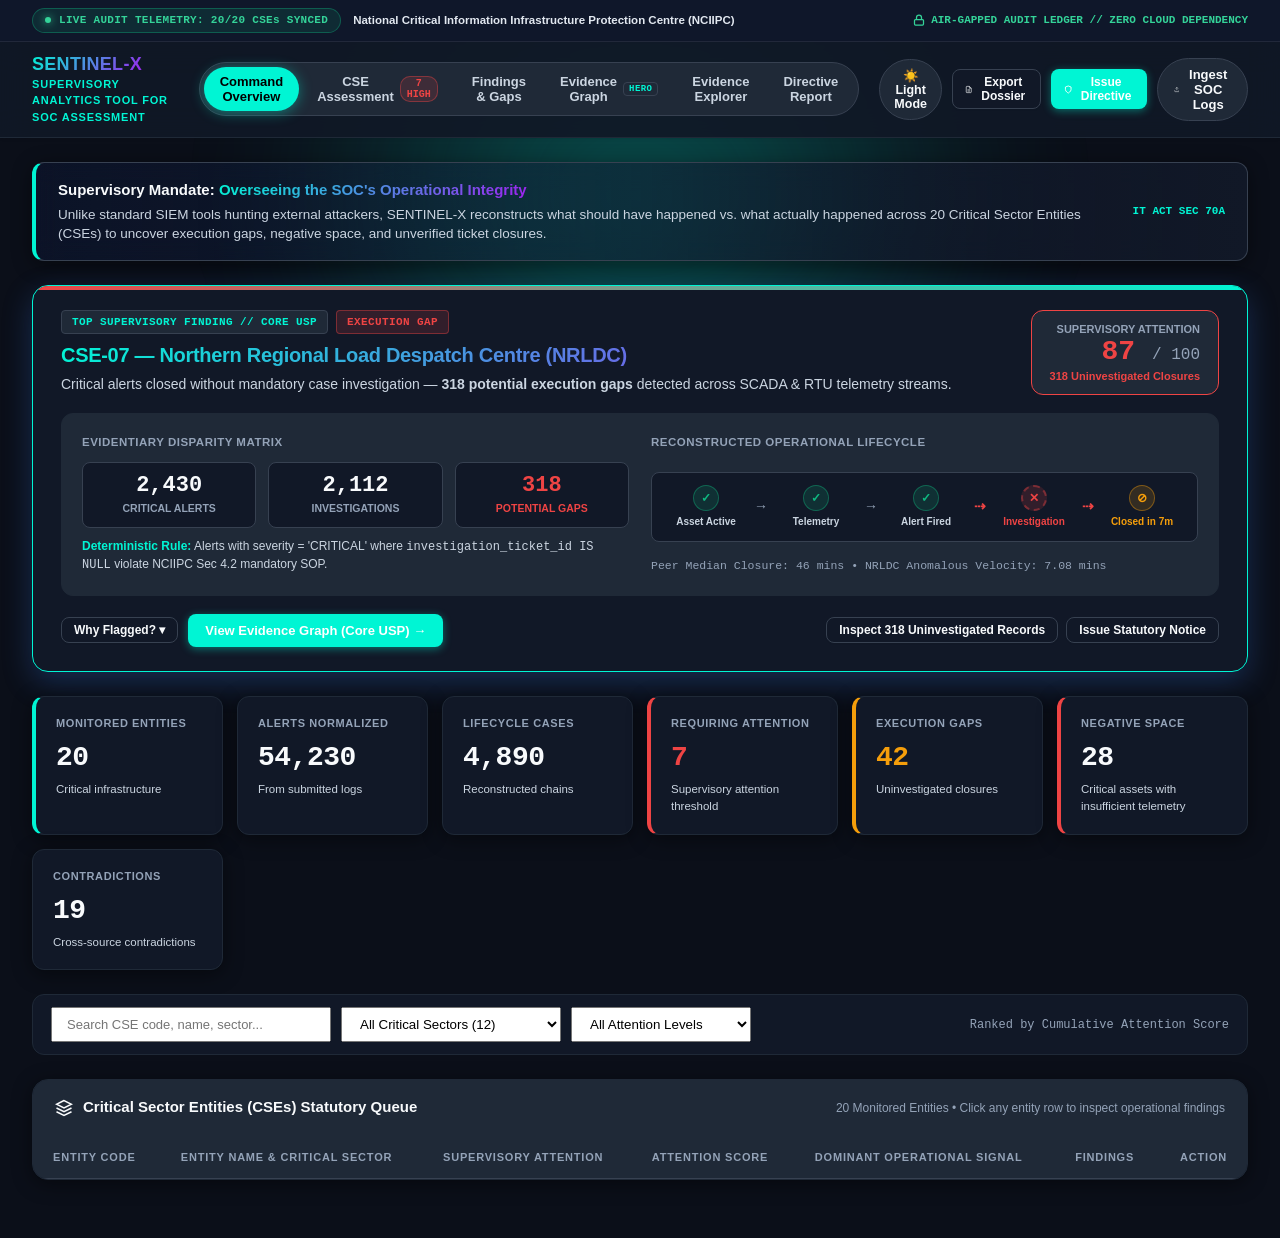
==== commit 95d7adb4: "Set Dark Mode as default theme and remove image logo" ====
--- a/public/index.html
+++ b/public/index.html
@@ -1,5 +1,5 @@
 <!DOCTYPE html>
-<html lang="en" data-theme="light">
+<html lang="en" data-theme="dark">
 
 <head>
   <meta charset="UTF-8">
@@ -42,9 +42,6 @@
 
       <!-- Brand Section -->
       <div class="brand-section" onclick="window.App.navigateTo('dashboard')">
-        <div class="brand-logo-container">
-          <img src="/static/img/sentinel-logo.svg" alt="SENTINEL-X Shield Logo" class="brand-logo-img">
-        </div>
         <div class="brand-meta">
           <h1 class="gradient-text-hero">SENTINEL-X</h1>
           <p>Supervisory Analytics Tool for SOC Assessment</p>
@@ -86,8 +83,8 @@
       <div class="header-actions">
         <!-- Theme Toggle Button -->
         <button class="theme-toggle-btn" id="theme-toggle" onclick="window.App.toggleTheme()"
-          title="Switch Light/Dark Mode">
-          🌙 Dark Mode
+          title="Switch to Executive White Theme">
+          ☀️ Light Mode
         </button>
 
         <!-- 1-Click Export Dossier -->
--- a/static/css/styles.css
+++ b/static/css/styles.css
@@ -2,10 +2,70 @@
    SENTINEL-X — National Cyber Supervisory Command Console
    Official NCIIPC Supervisory Analytics Platform for SOC Assessment (SAT-SA)
    SIH Problem Statement Prototype
-   Dual-Theme System: Light Mode (Default) + Dark Mode Toggle
+   Dual-Theme System: Dark Mode (Default) + Light Mode Toggle
    ========================================================================== */
 
 :root,
+[data-theme="dark"] {
+  --bg-base: #0B0F19;
+  --bg-surface: #111827;
+  --bg-surface-elevated: #1F2937;
+  --bg-surface-hover: #2D3748;
+  --bg-glass: rgba(17, 24, 39, 0.92);
+
+  --border-subtle: #1F2937;
+  --border-medium: #374151;
+  --border-bright: #4B5563;
+  --border-glass: rgba(255, 255, 255, 0.08);
+
+  --text-main: #F8FAFC;
+  --text-secondary: #CBD5E1;
+  --text-muted: #94A3B8;
+  --text-accent: #60A5FA;
+
+  --agency-strip-bg: #0F172A;
+  --agency-strip-border: rgba(255, 255, 255, 0.08);
+  --agency-strip-text: #94A3B8;
+  --agency-strip-tag: #E2E8F0;
+
+  --accent-theme: #00F5D4;
+  /* Electric Cyan */
+  --accent-theme-light: #5EFCE8;
+  --accent-theme-hover: #00D4B8;
+  --accent-secondary: #A020F0;
+  /* Neon Purple */
+  --accent-theme-glow: rgba(0, 245, 212, 0.40);
+  --accent-cyan: #00F5D4;
+  --accent-cyan-glow: rgba(0, 245, 212, 0.35);
+  --gradient-start: #00F5D4;
+  --gradient-end: #A020F0;
+
+  --status-critical: #EF4444;
+  --status-critical-bg: rgba(239, 68, 68, 0.15);
+  --status-critical-border: rgba(239, 68, 68, 0.4);
+
+  --status-warning: #F59E0B;
+  --status-warning-bg: rgba(245, 158, 11, 0.15);
+  --status-warning-border: rgba(245, 158, 11, 0.4);
+
+  --status-success: #10B981;
+  --status-success-bg: rgba(16, 185, 129, 0.15);
+  --status-success-border: rgba(16, 185, 129, 0.4);
+
+  --card-shadow: 0 4px 20px rgba(0, 0, 0, 0.45);
+  --card-shadow-hover: 0 10px 30px rgba(59, 130, 246, 0.25);
+
+  --radius-xs: 4px;
+  --radius-sm: 8px;
+  --radius-md: 12px;
+  --radius-lg: 16px;
+  --radius-xl: 20px;
+  --radius-pill: 9999px;
+
+  --font-sans: 'Inter', -apple-system, BlinkMacSystemFont, 'Segoe UI', Roboto, sans-serif;
+  --font-mono: 'JetBrains Mono', 'SF Mono', Consolas, monospace;
+}
+
 [data-theme="light"] {
   --bg-base: #FFFFFF;
   --bg-surface: #FFFFFF;
@@ -54,66 +114,6 @@
 
   --card-shadow: 0 1px 3px rgba(0, 0, 0, 0.05), 0 8px 24px -4px rgba(15, 23, 42, 0.04);
   --card-shadow-hover: 0 12px 32px -4px rgba(15, 23, 42, 0.08), 0 4px 6px -2px rgba(15, 23, 42, 0.03);
-
-  --radius-xs: 4px;
-  --radius-sm: 8px;
-  --radius-md: 12px;
-  --radius-lg: 16px;
-  --radius-xl: 20px;
-  --radius-pill: 9999px;
-
-  --font-sans: 'Inter', -apple-system, BlinkMacSystemFont, 'Segoe UI', Roboto, sans-serif;
-  --font-mono: 'JetBrains Mono', 'SF Mono', Consolas, monospace;
-}
-
-[data-theme="dark"] {
-  --bg-base: #0B0F19;
-  --bg-surface: #111827;
-  --bg-surface-elevated: #1F2937;
-  --bg-surface-hover: #2D3748;
-  --bg-glass: rgba(17, 24, 39, 0.92);
-
-  --border-subtle: #1F2937;
-  --border-medium: #374151;
-  --border-bright: #4B5563;
-  --border-glass: rgba(255, 255, 255, 0.08);
-
-  --text-main: #F8FAFC;
-  --text-secondary: #CBD5E1;
-  --text-muted: #94A3B8;
-  --text-accent: #60A5FA;
-
-  --agency-strip-bg: #0F172A;
-  --agency-strip-border: rgba(255, 255, 255, 0.08);
-  --agency-strip-text: #94A3B8;
-  --agency-strip-tag: #E2E8F0;
-
-  --accent-theme: #00F5D4;
-  /* Electric Cyan */
-  --accent-theme-light: #5EFCE8;
-  --accent-theme-hover: #00D4B8;
-  --accent-secondary: #A020F0;
-  /* Neon Purple */
-  --accent-theme-glow: rgba(0, 245, 212, 0.40);
-  --accent-cyan: #00F5D4;
-  --accent-cyan-glow: rgba(0, 245, 212, 0.35);
-  --gradient-start: #00F5D4;
-  --gradient-end: #A020F0;
-
-  --status-critical: #EF4444;
-  --status-critical-bg: rgba(239, 68, 68, 0.15);
-  --status-critical-border: rgba(239, 68, 68, 0.4);
-
-  --status-warning: #F59E0B;
-  --status-warning-bg: rgba(245, 158, 11, 0.15);
-  --status-warning-border: rgba(245, 158, 11, 0.4);
-
-  --status-success: #10B981;
-  --status-success-bg: rgba(16, 185, 129, 0.15);
-  --status-success-border: rgba(16, 185, 129, 0.4);
-
-  --card-shadow: 0 4px 20px rgba(0, 0, 0, 0.45);
-  --card-shadow-hover: 0 10px 30px rgba(59, 130, 246, 0.25);
 }
 
 * {
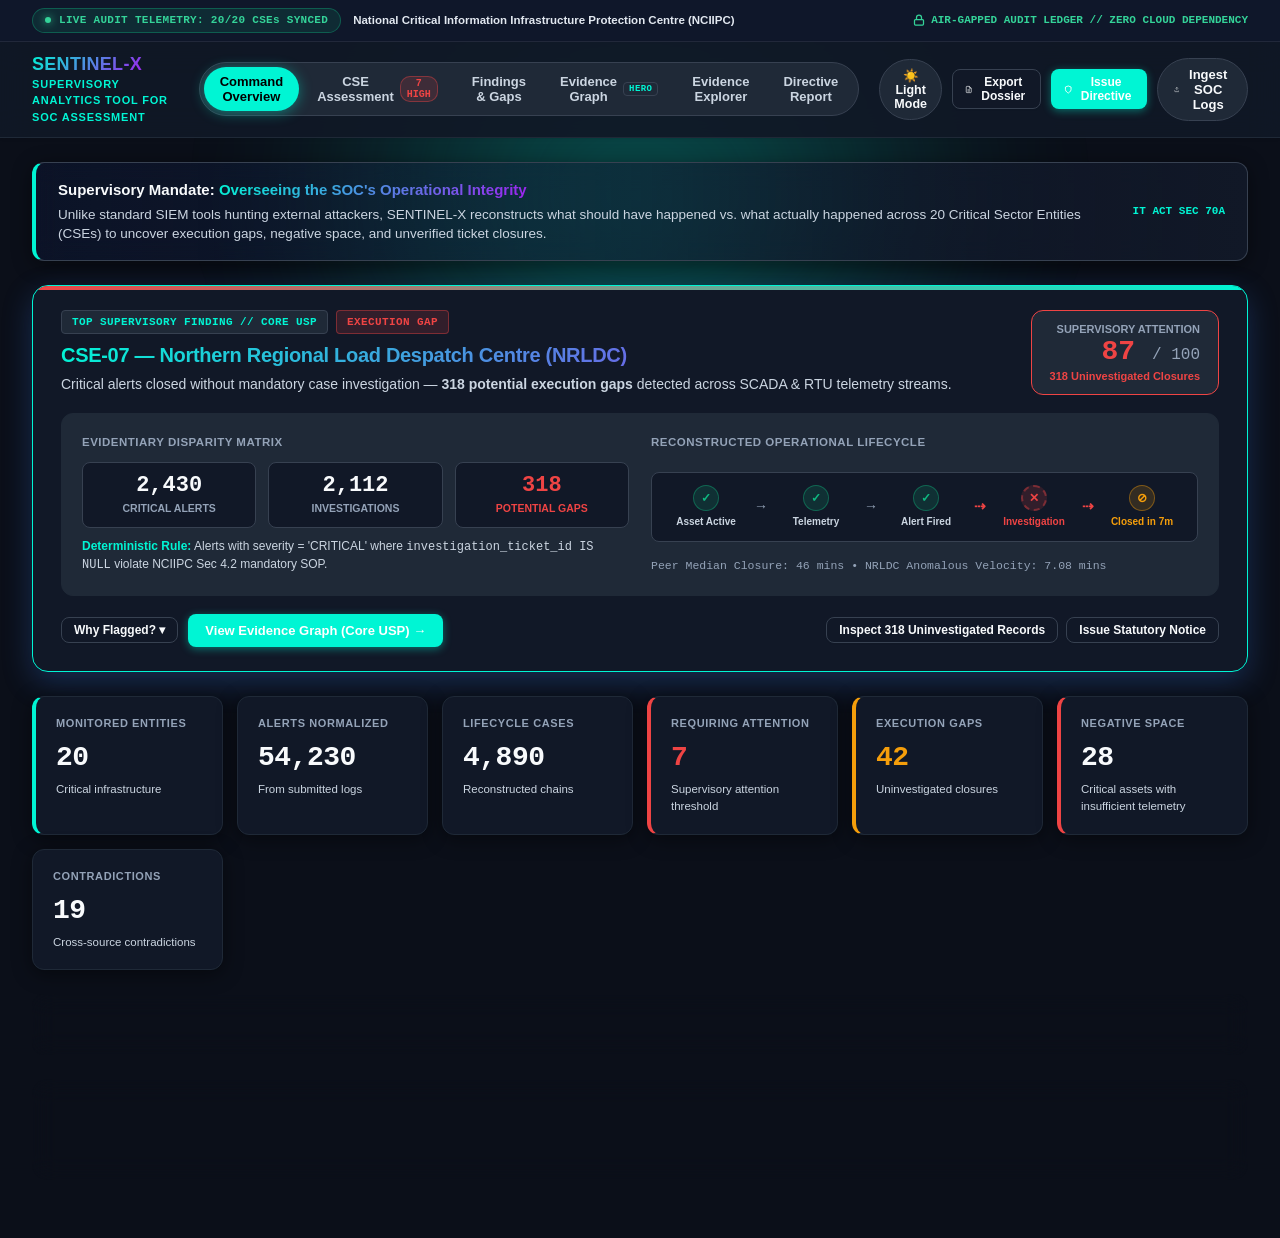
==== commit 7c0d3b6b: "Permanently enforce dark mode on load, purge legacy light mode cache, and bump asset cache versions" ====
--- a/public/index.html
+++ b/public/index.html
@@ -5,7 +5,11 @@
   <meta charset="UTF-8">
   <meta name="viewport" content="width=device-width, initial-scale=1.0">
   <title>SENTINEL-X — Supervisory Analytics Tool for SOC Assessment (SAT-SA)</title>
-  <link rel="stylesheet" href="/static/css/styles.css?v=7.0">
+  <script>
+    try { localStorage.removeItem('sentinel_theme_user_choice'); } catch(e) {}
+    document.documentElement.setAttribute('data-theme', 'dark');
+  </script>
+  <link rel="stylesheet" href="/static/css/styles.css?v=8.0">
 </head>
 
 <body>
@@ -1115,8 +1119,8 @@
 
 
   <!-- SCRIPTS -->
-  <script src="/static/js/evidence_graph.js?v=7.0"></script>
-  <script src="/static/js/app.js?v=7.0"></script>
+  <script src="/static/js/evidence_graph.js?v=8.0"></script>
+  <script src="/static/js/app.js?v=8.0"></script>
 
 </body>
 
